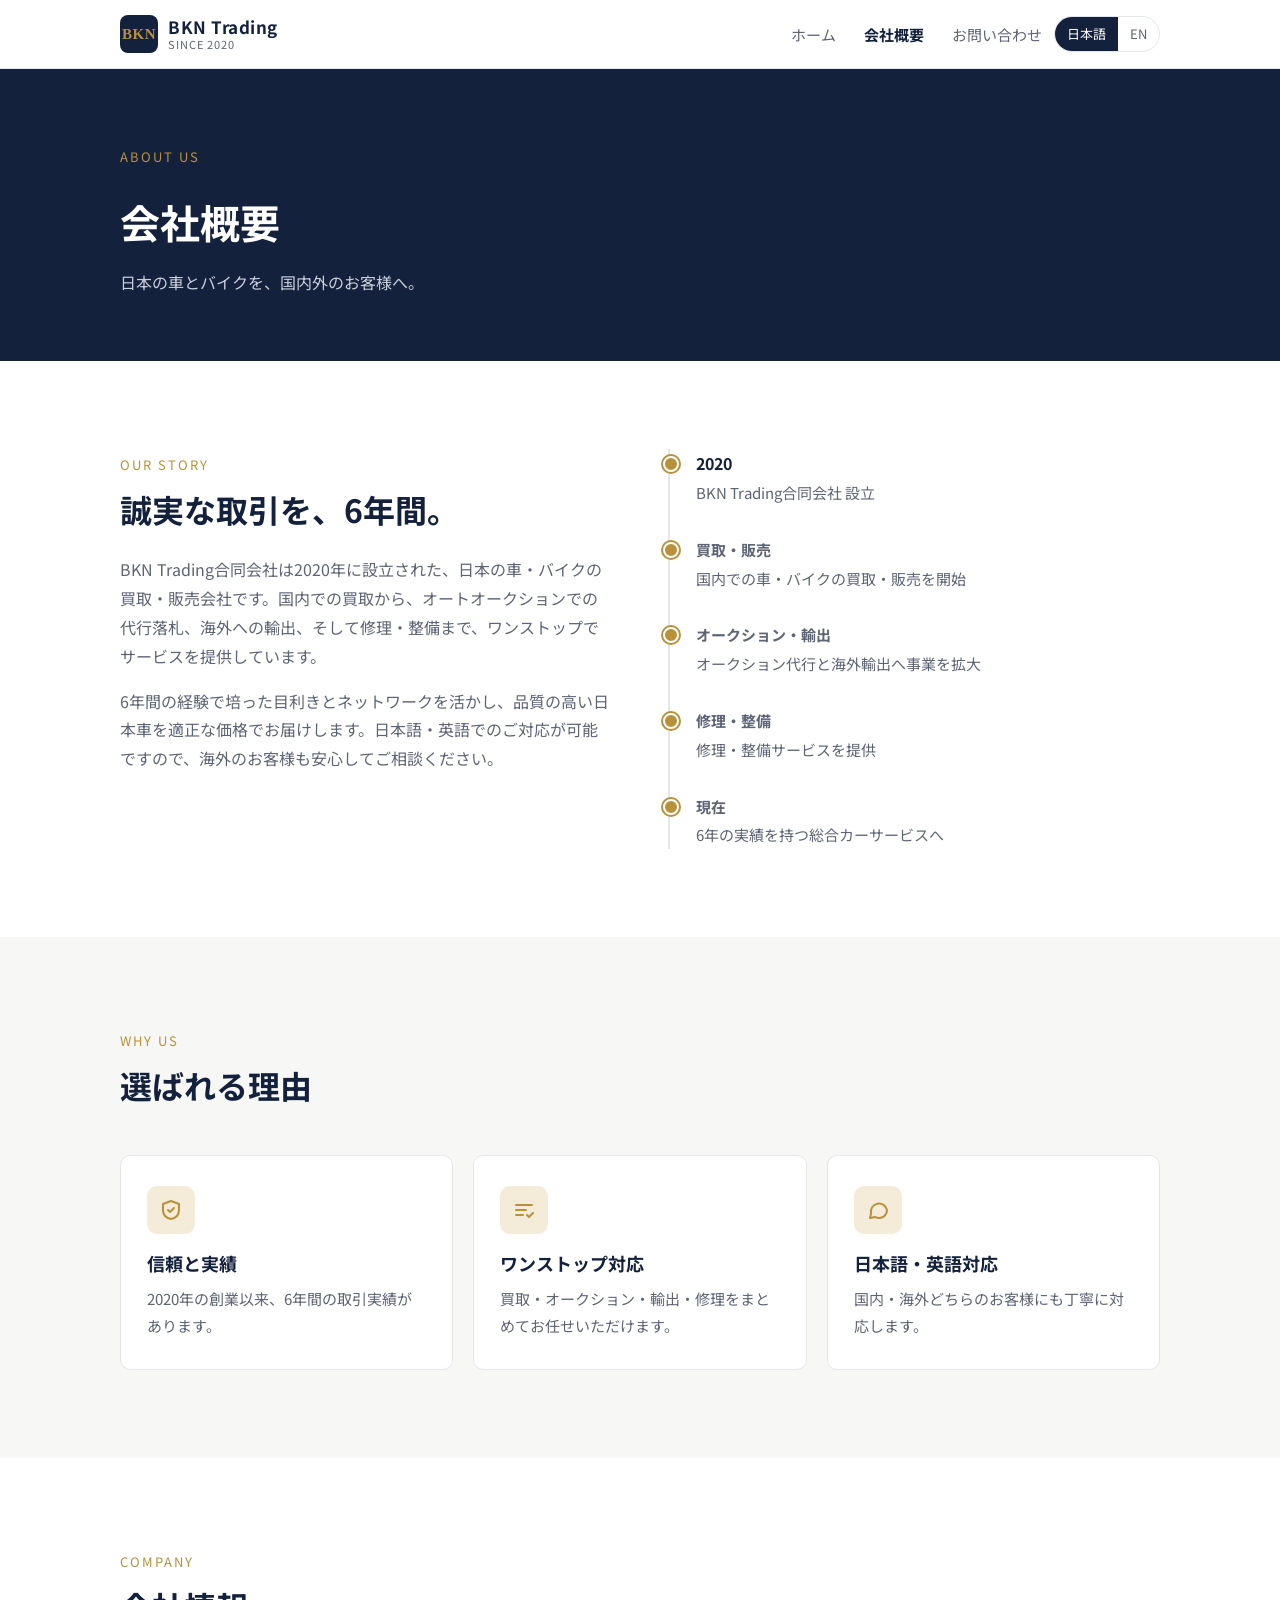
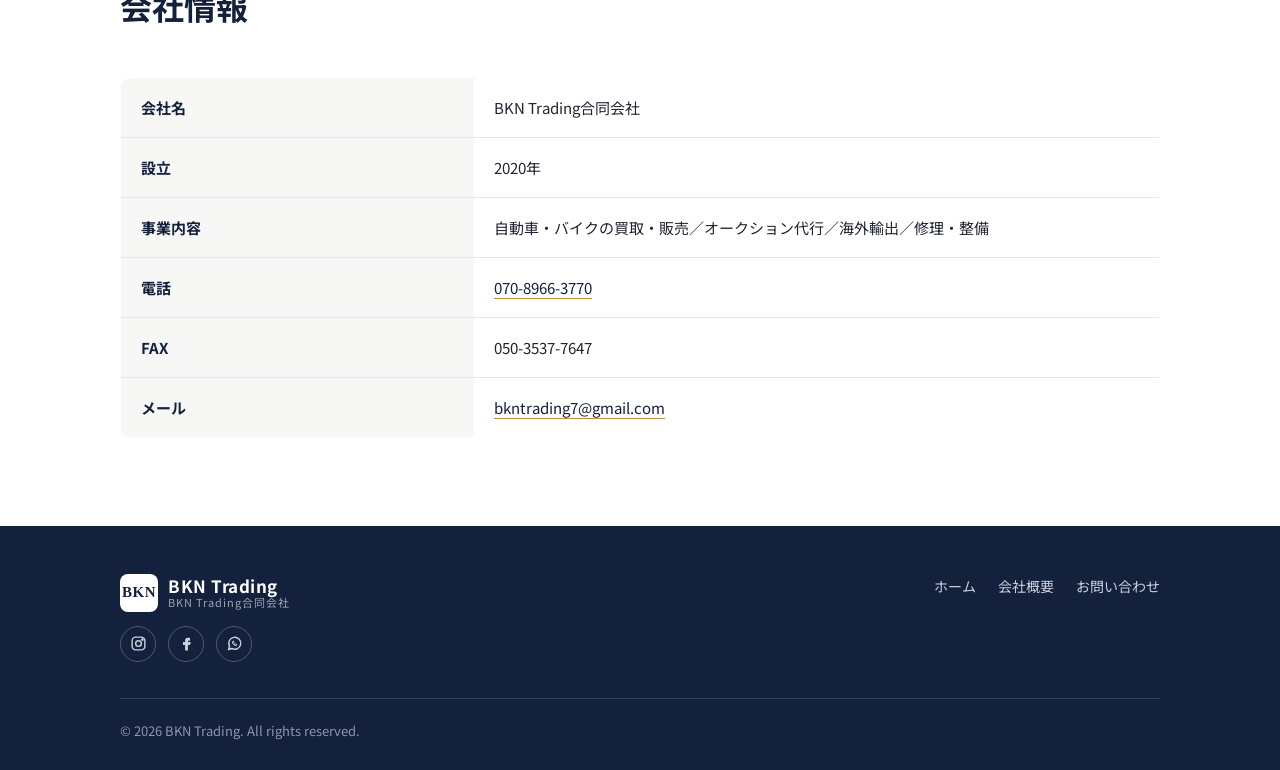
==== about.html @ 44ebc84b "Initial BKN Trading website (JA/EN): home, about, contact Co-Authored-By: Claude Opus 5.5 <noreply@a" ====
<!DOCTYPE html>
<html lang="ja">
<head>
  <meta charset="UTF-8">
  <meta name="viewport" content="width=device-width, initial-scale=1.0">
  <title data-ja="会社概要 | BKN Trading" data-en="About | BKN Trading">会社概要 | BKN Trading</title>
  <meta name="description" content="BKN Trading合同会社は、日本国内での車・バイクの買取・販売、オークション代行、海外輸出、修理を行う会社です。2020年創業。">
  <link rel="preconnect" href="https://fonts.googleapis.com">
  <link rel="preconnect" href="https://fonts.gstatic.com" crossorigin>
  <link href="https://fonts.googleapis.com/css2?family=Noto+Sans+JP:wght@400;700&display=swap" rel="stylesheet">
  <link rel="stylesheet" href="css/style.css">
</head>
<body>

<header class="site-header">
  <div class="container nav">
    <a href="index.html" class="logo">
      <span class="logo-mark">BKN</span>
      <span class="logo-text">BKN Trading<small>SINCE 2020</small></span>
    </a>
    <div class="nav-right">
      <ul class="nav-links">
        <li><a href="index.html"><span lang="ja">ホーム</span><span lang="en">Home</span></a></li>
        <li><a href="about.html" class="active"><span lang="ja">会社概要</span><span lang="en">About</span></a></li>
        <li><a href="contact.html"><span lang="ja">お問い合わせ</span><span lang="en">Contact</span></a></li>
      </ul>
      <div class="lang-switch">
        <button type="button" data-lang="ja">日本語</button>
        <button type="button" data-lang="en">EN</button>
      </div>
      <button class="menu-btn" aria-label="Menu" aria-expanded="false">
        <svg width="24" height="24" viewBox="0 0 24 24" fill="none" stroke="currentColor" stroke-width="2" stroke-linecap="round"><path d="M4 7h16M4 12h16M4 17h16"/></svg>
      </button>
    </div>
  </div>
</header>

<main>
  <section class="page-hero">
    <div class="container">
      <span class="eyebrow">About us</span>
      <h1><span lang="ja">会社概要</span><span lang="en">About BKN Trading</span></h1>
      <p><span lang="ja">日本の車とバイクを、国内外のお客様へ。</span><span lang="en">Connecting Japanese cars and motorcycles with customers in Japan and abroad.</span></p>
    </div>
  </section>

  <section>
    <div class="container split">
      <div>
        <div class="section-head" style="margin-bottom:24px">
          <span class="eyebrow">Our story</span>
          <h2><span lang="ja">誠実な取引を、6年間。</span><span lang="en">Six years of honest trading.</span></h2>
        </div>
        <div class="prose">
          <p><span lang="ja">BKN Trading合同会社は2020年に設立された、日本の車・バイクの買取・販売会社です。国内での買取から、オートオークションでの代行落札、海外への輸出、そして修理・整備まで、ワンストップでサービスを提供しています。</span><span lang="en">BKN Trading LLC was founded in Japan in 2020 to buy and sell cars and motorcycles. We offer a one-stop service: buying vehicles in Japan, sourcing from Japanese auto auctions, exporting overseas, and repair and maintenance.</span></p>
          <p><span lang="ja">6年間の経験で培った目利きとネットワークを活かし、品質の高い日本車を適正な価格でお届けします。日本語・英語でのご対応が可能ですので、海外のお客様も安心してご相談ください。</span><span lang="en">With six years of market experience and a strong network, we deliver quality Japanese vehicles at fair prices. We work in both Japanese and English, so overseas customers can buy with confidence.</span></p>
        </div>
      </div>
      <div>
        <ul class="timeline">
          <li><strong>2020</strong><span><span lang="ja">BKN Trading合同会社 設立</span><span lang="en">BKN Trading LLC established</span></span></li>
          <li><strong><span lang="ja">買取・販売</span><span lang="en">Buying & selling</span></strong><span><span lang="ja">国内での車・バイクの買取・販売を開始</span><span lang="en">Started buying and selling cars and bikes in Japan</span></span></li>
          <li><strong><span lang="ja">オークション・輸出</span><span lang="en">Auctions & export</span></strong><span><span lang="ja">オークション代行と海外輸出へ事業を拡大</span><span lang="en">Expanded into auction sourcing and overseas export</span></span></li>
          <li><strong><span lang="ja">修理・整備</span><span lang="en">Repair</span></strong><span><span lang="ja">修理・整備サービスを提供</span><span lang="en">Added repair and maintenance services</span></span></li>
          <li><strong><span lang="ja">現在</span><span lang="en">Today</span></strong><span><span lang="ja">6年の実績を持つ総合カーサービスへ</span><span lang="en">A full-service car company with 6 years of experience</span></span></li>
        </ul>
      </div>
    </div>
  </section>

  <section class="section-alt">
    <div class="container">
      <div class="section-head">
        <span class="eyebrow">Why us</span>
        <h2><span lang="ja">選ばれる理由</span><span lang="en">Why choose us</span></h2>
      </div>
      <div class="grid grid-3">
        <div class="card">
          <div class="icon"><svg viewBox="0 0 24 24" fill="none" stroke="currentColor" stroke-width="2" stroke-linecap="round" stroke-linejoin="round"><path d="M12 3 4 6v6c0 5 3.5 8 8 9 4.5-1 8-4 8-9V6z"/><path d="m9 12 2 2 4-4"/></svg></div>
          <h3><span lang="ja">信頼と実績</span><span lang="en">Trusted experience</span></h3>
          <p><span lang="ja">2020年の創業以来、6年間の取引実績があります。</span><span lang="en">Six years in the market since our founding in 2020.</span></p>
        </div>
        <div class="card">
          <div class="icon"><svg viewBox="0 0 24 24" fill="none" stroke="currentColor" stroke-width="2" stroke-linecap="round" stroke-linejoin="round"><path d="M4 7h16M4 12h10M4 17h7"/><path d="m15 17 2 2 4-4"/></svg></div>
          <h3><span lang="ja">ワンストップ対応</span><span lang="en">One-stop service</span></h3>
          <p><span lang="ja">買取・オークション・輸出・修理をまとめてお任せいただけます。</span><span lang="en">Buying, auctions, export and repair — all in one place.</span></p>
        </div>
        <div class="card">
          <div class="icon"><svg viewBox="0 0 24 24" fill="none" stroke="currentColor" stroke-width="2" stroke-linecap="round" stroke-linejoin="round"><path d="M21 12a8 8 0 0 1-11.6 7.1L4 20l1-4.6A8 8 0 1 1 21 12z"/></svg></div>
          <h3><span lang="ja">日本語・英語対応</span><span lang="en">Japanese & English</span></h3>
          <p><span lang="ja">国内・海外どちらのお客様にも丁寧に対応します。</span><span lang="en">Clear communication for customers in Japan and overseas.</span></p>
        </div>
      </div>
    </div>
  </section>

  <section>
    <div class="container">
      <div class="section-head">
        <span class="eyebrow">Company</span>
        <h2><span lang="ja">会社情報</span><span lang="en">Company information</span></h2>
      </div>
      <table class="info-table">
        <tr><th><span lang="ja">会社名</span><span lang="en">Company</span></th><td><span lang="ja">BKN Trading合同会社</span><span lang="en">BKN Trading LLC (Godo Kaisha)</span></td></tr>
        <tr><th><span lang="ja">設立</span><span lang="en">Established</span></th><td><span lang="ja">2020年</span><span lang="en">2020</span></td></tr>
        <tr><th><span lang="ja">事業内容</span><span lang="en">Business</span></th><td><span lang="ja">自動車・バイクの買取・販売／オークション代行／海外輸出／修理・整備</span><span lang="en">Buying & selling cars and motorcycles / Auction sourcing / Overseas export / Repair & maintenance</span></td></tr>
        <tr><th><span lang="ja">電話</span><span lang="en">Phone</span></th><td><a href="tel:07089663770">070-8966-3770</a></td></tr>
        <tr><th>FAX</th><td>050-3537-7647</td></tr>
        <tr><th><span lang="ja">メール</span><span lang="en">Email</span></th><td><a href="mailto:bkntrading7@gmail.com">bkntrading7@gmail.com</a></td></tr>
      </table>
    </div>
  </section>
</main>

<footer class="site-footer">
  <div class="container">
    <div class="footer-grid">
      <div>
        <a href="index.html" class="logo"><span class="logo-mark">BKN</span><span class="logo-text">BKN Trading<small><span lang="ja">BKN Trading合同会社</span><span lang="en">BKN Trading LLC (Godo Kaisha)</span></small></span></a>
        <div class="social">
          <a href="https://www.instagram.com/bkn_trading/" target="_blank" rel="noopener" aria-label="Instagram"><svg viewBox="0 0 24 24" fill="none" stroke="currentColor" stroke-width="2"><rect x="3" y="3" width="18" height="18" rx="5"/><circle cx="12" cy="12" r="4"/><circle cx="17.5" cy="6.5" r="1" fill="currentColor"/></svg></a>
          <a href="https://www.facebook.com/search/top?q=BKN%20Trading" target="_blank" rel="noopener" aria-label="Facebook"><svg viewBox="0 0 24 24" fill="currentColor"><path d="M14 8h3V4h-3c-2.8 0-4 1.8-4 4.2V10H7v4h3v8h4v-8h3l1-4h-4V8.6c0-.4.3-.6.6-.6z"/></svg></a>
          <a href="https://wa.me/817089663770" target="_blank" rel="noopener" aria-label="WhatsApp"><svg viewBox="0 0 24 24" fill="none" stroke="currentColor" stroke-width="2" stroke-linejoin="round"><path d="M3.5 20.5 5 16a8.5 8.5 0 1 1 3 3z"/><path d="M9 9.5c0 3 2.5 5.5 5.5 5.5l1-1.5-2-1-1 .8a4 4 0 0 1-2-2l.8-1-1-2z" stroke-width="1.4"/></svg></a>
        </div>
      </div>
      <ul class="footer-links">
        <li><a href="index.html"><span lang="ja">ホーム</span><span lang="en">Home</span></a></li>
        <li><a href="about.html"><span lang="ja">会社概要</span><span lang="en">About</span></a></li>
        <li><a href="contact.html"><span lang="ja">お問い合わせ</span><span lang="en">Contact</span></a></li>
      </ul>
    </div>
    <div class="copyright">© <span id="year">2026</span> BKN Trading. All rights reserved.</div>
  </div>
</footer>

<script src="js/main.js"></script>
</body>
</html>
---- css/style.css ----
:root {
  --navy: #14213d;
  --navy-soft: #24324f;
  --gold: #b8913a;
  --gold-light: #f4ecd9;
  --text: #1f2430;
  --muted: #5d6475;
  --line: #e4e6eb;
  --bg: #ffffff;
  --bg-alt: #f7f7f5;
  --radius: 10px;
  --max: 1080px;
}

* { box-sizing: border-box; margin: 0; padding: 0; }

html { scroll-behavior: smooth; }

body {
  font-family: "Noto Sans JP", "Hiragino Sans", "Yu Gothic", system-ui, sans-serif;
  color: var(--text);
  background: var(--bg);
  line-height: 1.8;
  font-size: 16px;
  -webkit-font-smoothing: antialiased;
}

a { color: inherit; text-decoration: none; }
img, svg { display: block; max-width: 100%; }

/* ---------- Language switching ---------- */
html[lang="ja"] [lang="en"]:not(html) { display: none !important; }
html[lang="en"] [lang="ja"]:not(html) { display: none !important; }

.container { width: 100%; max-width: var(--max); margin: 0 auto; padding: 0 20px; }

/* ---------- Header ---------- */
.site-header {
  position: sticky; top: 0; z-index: 10;
  background: rgba(255, 255, 255, 0.96);
  backdrop-filter: blur(6px);
  border-bottom: 1px solid var(--line);
}
.nav { display: flex; align-items: center; justify-content: space-between; height: 68px; gap: 16px; }

.logo { display: flex; align-items: center; gap: 10px; font-weight: 700; color: var(--navy); }
.logo-mark {
  width: 38px; height: 38px; border-radius: 8px;
  background: var(--navy); color: var(--gold);
  display: grid; place-items: center;
  font-family: Georgia, "Times New Roman", serif; font-size: 15px; letter-spacing: 0.5px;
}
.logo-text { font-size: 17px; letter-spacing: 0.5px; line-height: 1.2; }
.logo-text small { display: block; font-size: 11px; font-weight: 400; color: var(--muted); letter-spacing: 1px; }

.nav-links { display: flex; align-items: center; gap: 28px; list-style: none; }
.nav-links a { font-size: 15px; color: var(--muted); transition: color 0.2s; }
.nav-links a:hover, .nav-links a.active { color: var(--navy); }
.nav-links a.active { font-weight: 700; }

.lang-switch {
  display: flex; border: 1px solid var(--line); border-radius: 999px; overflow: hidden; flex-shrink: 0;
}
.lang-switch button {
  border: 0; background: transparent; padding: 5px 12px; font: inherit; font-size: 13px;
  color: var(--muted); cursor: pointer;
}
.lang-switch button.on { background: var(--navy); color: #fff; }

.menu-btn { display: none; background: none; border: 0; cursor: pointer; padding: 6px; color: var(--navy); }

/* ---------- Hero ---------- */
.hero { background: var(--navy); color: #fff; padding: 96px 0 88px; }
.eyebrow {
  display: inline-block; font-size: 13px; letter-spacing: 2px; color: var(--gold);
  text-transform: uppercase; margin-bottom: 18px;
}
.hero h1 { font-size: clamp(30px, 5vw, 48px); line-height: 1.35; font-weight: 700; max-width: 760px; }
.hero p { margin-top: 20px; font-size: 17px; color: #c9cfdb; max-width: 620px; }
.hero-actions { margin-top: 36px; display: flex; gap: 14px; flex-wrap: wrap; }

.btn {
  display: inline-flex; align-items: center; justify-content: center; gap: 8px;
  padding: 13px 26px; border-radius: 999px; font-size: 15px; font-weight: 700;
  transition: transform 0.15s, background 0.2s, color 0.2s;
}
.btn:hover { transform: translateY(-1px); }
.btn-gold { background: var(--gold); color: #fff; }
.btn-gold:hover { background: #a67f2c; }
.btn-ghost { border: 1px solid rgba(255, 255, 255, 0.4); color: #fff; }
.btn-ghost:hover { background: rgba(255, 255, 255, 0.08); }
.btn-navy { background: var(--navy); color: #fff; }
.btn-navy:hover { background: var(--navy-soft); }

/* ---------- Stats ---------- */
.stats { border-bottom: 1px solid var(--line); }
.stats .container { display: grid; grid-template-columns: repeat(3, 1fr); }
.stat { padding: 34px 12px; text-align: center; }
.stat + .stat { border-left: 1px solid var(--line); }
.stat strong { display: block; font-size: 32px; color: var(--navy); line-height: 1.2; }
.stat > span { font-size: 14px; color: var(--muted); }

/* ---------- Sections ---------- */
section { padding: 88px 0; }
.section-alt { background: var(--bg-alt); }
.section-head { margin-bottom: 48px; max-width: 640px; }
.section-head h2 { font-size: clamp(24px, 3.4vw, 32px); color: var(--navy); line-height: 1.4; }
.section-head p { margin-top: 12px; color: var(--muted); }
.section-head .eyebrow { margin-bottom: 10px; }

.page-hero { background: var(--navy); color: #fff; padding: 72px 0 64px; }
.page-hero h1 { font-size: clamp(28px, 4.4vw, 40px); }
.page-hero p { margin-top: 10px; color: #c9cfdb; max-width: 620px; }

/* ---------- Cards ---------- */
.grid { display: grid; gap: 20px; }
.grid-2 { grid-template-columns: repeat(2, 1fr); }
.grid-3 { grid-template-columns: repeat(3, 1fr); }
.grid-4 { grid-template-columns: repeat(4, 1fr); }

.card {
  background: #fff; border: 1px solid var(--line); border-radius: var(--radius);
  padding: 30px 26px; transition: border-color 0.2s, box-shadow 0.2s;
}
.card:hover { border-color: #d3c39b; box-shadow: 0 8px 24px rgba(20, 33, 61, 0.06); }
.card h3 { font-size: 18px; color: var(--navy); margin: 16px 0 8px; line-height: 1.5; }
.card p { font-size: 15px; color: var(--muted); }

.icon {
  width: 48px; height: 48px; border-radius: 10px; background: var(--gold-light); color: var(--gold);
  display: grid; place-items: center;
}
.icon svg { width: 24px; height: 24px; }

/* ---------- Steps ---------- */
.steps { counter-reset: step; }
.step { position: relative; padding: 26px 22px; border-top: 2px solid var(--navy); }
.step::before {
  counter-increment: step; content: "0" counter(step);
  font-size: 13px; font-weight: 700; color: var(--gold); letter-spacing: 1px;
}
.step h3 { font-size: 17px; color: var(--navy); margin: 6px 0 6px; }
.step p { font-size: 14px; color: var(--muted); }

/* ---------- About ---------- */
.split { display: grid; grid-template-columns: 1fr 1fr; gap: 56px; align-items: start; }
.prose p + p { margin-top: 16px; }
.prose p { color: var(--muted); }

.info-table { width: 100%; border-collapse: collapse; background: #fff; border: 1px solid var(--line); border-radius: var(--radius); overflow: hidden; }
.info-table th, .info-table td { text-align: left; padding: 16px 20px; border-bottom: 1px solid var(--line); vertical-align: top; font-size: 15px; }
.info-table tr:last-child th, .info-table tr:last-child td { border-bottom: 0; }
.info-table th { width: 34%; color: var(--navy); font-weight: 700; background: var(--bg-alt); }
.info-table td { color: var(--text); }
.info-table a { color: var(--navy); border-bottom: 1px solid var(--gold); }

.timeline { list-style: none; border-left: 2px solid var(--line); padding-left: 26px; }
.timeline li { position: relative; padding-bottom: 28px; }
.timeline li:last-child { padding-bottom: 0; }
.timeline li::before {
  content: ""; position: absolute; left: -33px; top: 7px; width: 12px; height: 12px;
  border-radius: 50%; background: var(--gold); border: 2px solid #fff; box-shadow: 0 0 0 2px var(--gold);
}
.timeline strong { color: var(--navy); display: block; }
.timeline span { color: var(--muted); font-size: 15px; }

/* ---------- Contact ---------- */
.contact-card { display: flex; gap: 18px; align-items: flex-start; }
.contact-card .label { font-size: 13px; color: var(--muted); letter-spacing: 0.5px; }
.contact-card .value { font-size: 19px; font-weight: 700; color: var(--navy); word-break: break-all; line-height: 1.5; }
.contact-card .note { font-size: 13px; color: var(--muted); margin-top: 2px; }
a.card { display: block; }

/* ---------- CTA ---------- */
.cta { background: var(--gold-light); text-align: center; }
.cta h2 { font-size: clamp(22px, 3.2vw, 30px); color: var(--navy); }
.cta p { color: var(--muted); margin: 10px auto 28px; max-width: 560px; }
.cta .hero-actions { justify-content: center; margin-top: 0; }

/* ---------- Footer ---------- */
.site-footer { background: var(--navy); color: #c9cfdb; padding: 48px 0 28px; font-size: 14px; }
.footer-grid { display: flex; justify-content: space-between; gap: 32px; flex-wrap: wrap; }
.site-footer .logo { color: #fff; }
.site-footer .logo-mark { background: #fff; color: var(--navy); }
.site-footer .logo-text small { color: #9aa3b5; }
.footer-links { display: flex; gap: 22px; list-style: none; flex-wrap: wrap; }
.footer-links a:hover { color: #fff; }
.social { display: flex; gap: 12px; margin-top: 14px; }
.social a {
  width: 36px; height: 36px; border-radius: 50%; border: 1px solid rgba(255, 255, 255, 0.25);
  display: grid; place-items: center; transition: background 0.2s;
}
.social a:hover { background: rgba(255, 255, 255, 0.1); }
.social svg { width: 17px; height: 17px; }
.copyright { margin-top: 36px; padding-top: 20px; border-top: 1px solid rgba(255, 255, 255, 0.12); font-size: 13px; color: #8d96aa; }

/* ---------- Responsive ---------- */
@media (max-width: 900px) {
  .grid-4 { grid-template-columns: repeat(2, 1fr); }
  .grid-3 { grid-template-columns: 1fr 1fr; }
  .split { grid-template-columns: 1fr; gap: 40px; }
}

@media (max-width: 720px) {
  section { padding: 64px 0; }
  .hero { padding: 72px 0 64px; }
  .menu-btn { display: block; }
  .nav-links {
    position: absolute; top: 68px; left: 0; right: 0; background: #fff;
    flex-direction: column; align-items: flex-start; gap: 0;
    border-bottom: 1px solid var(--line); display: none;
  }
  .nav-links.open { display: flex; }
  .nav-links li { width: 100%; }
  .nav-links a { display: block; padding: 14px 20px; border-top: 1px solid var(--line); }
  .nav-right { display: flex; align-items: center; gap: 8px; }
  .grid-2, .grid-3, .grid-4 { grid-template-columns: 1fr; }
  .stats .container { grid-template-columns: 1fr; }
  .stat + .stat { border-left: 0; border-top: 1px solid var(--line); }
  .stat { padding: 22px 12px; }
  .info-table th { width: 38%; }
  .info-table th, .info-table td { padding: 14px 14px; }
}
.nav-right { display: flex; align-items: center; gap: 12px; }
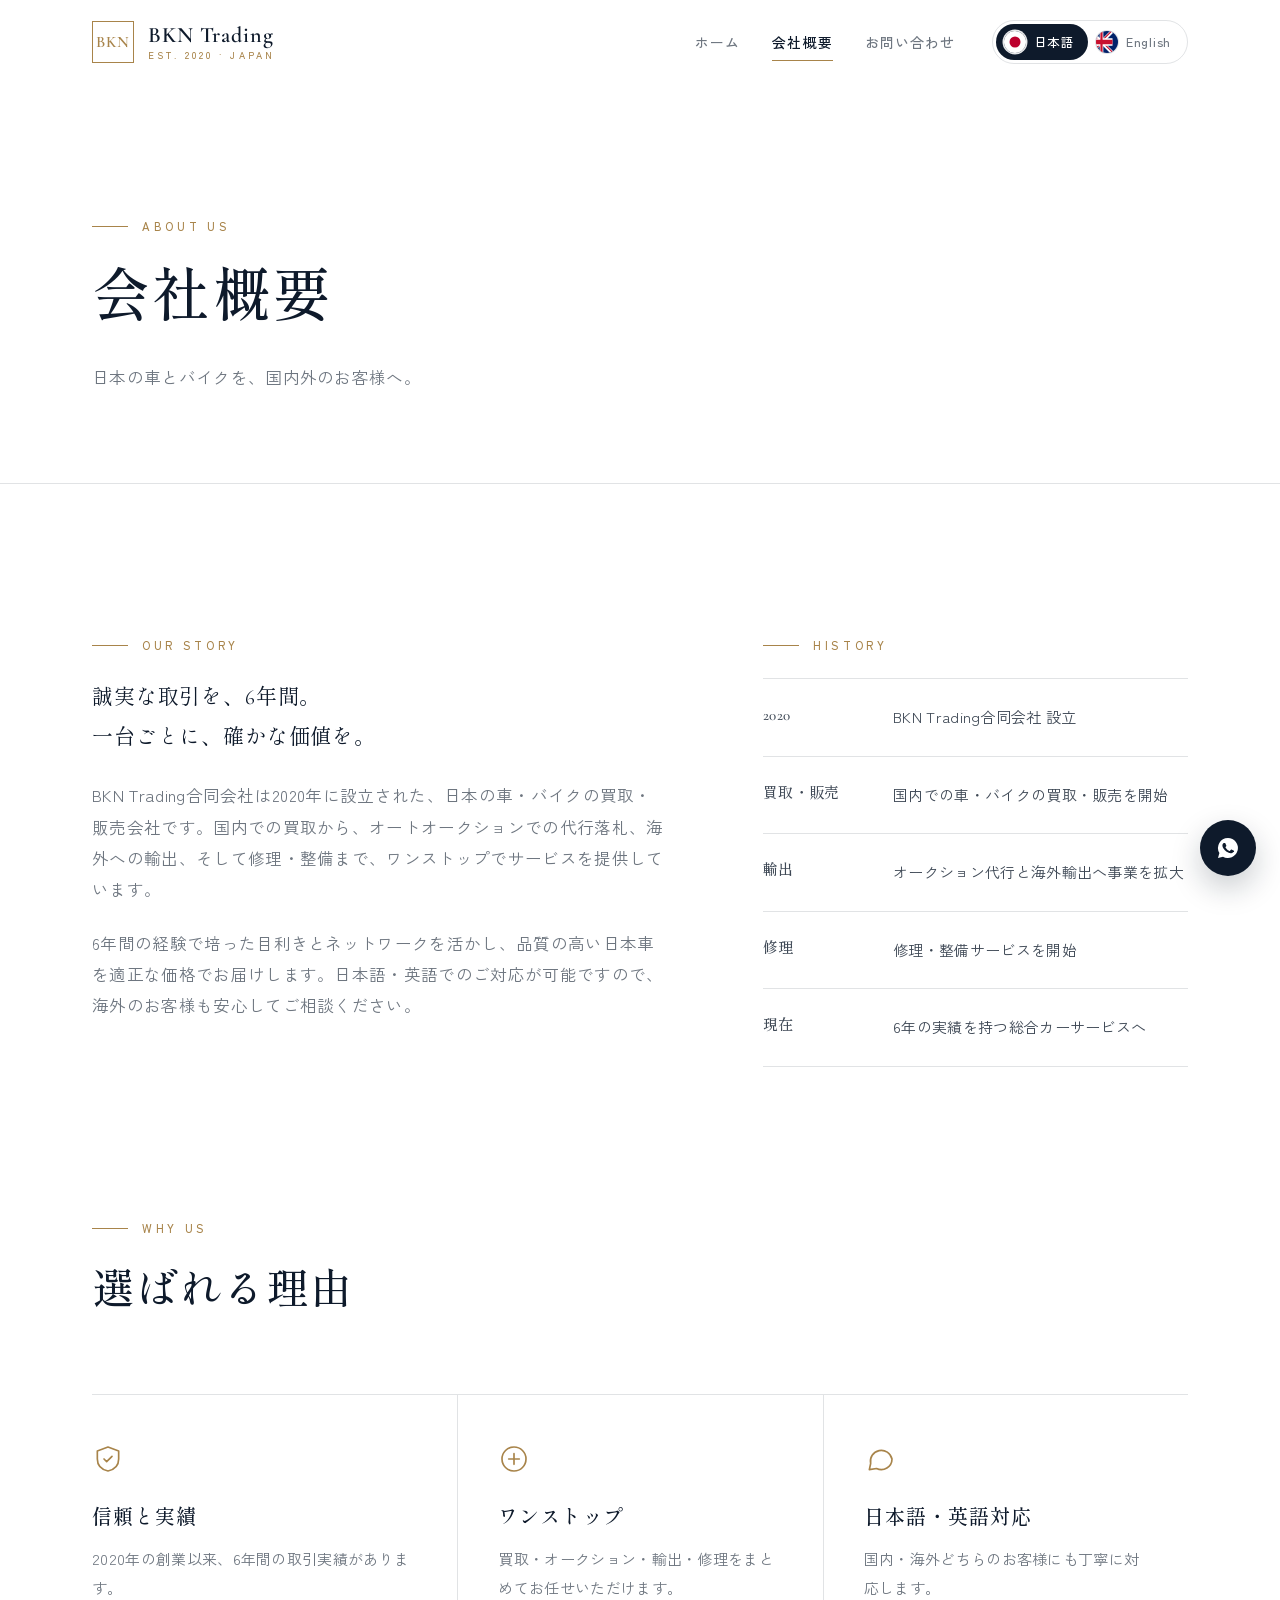
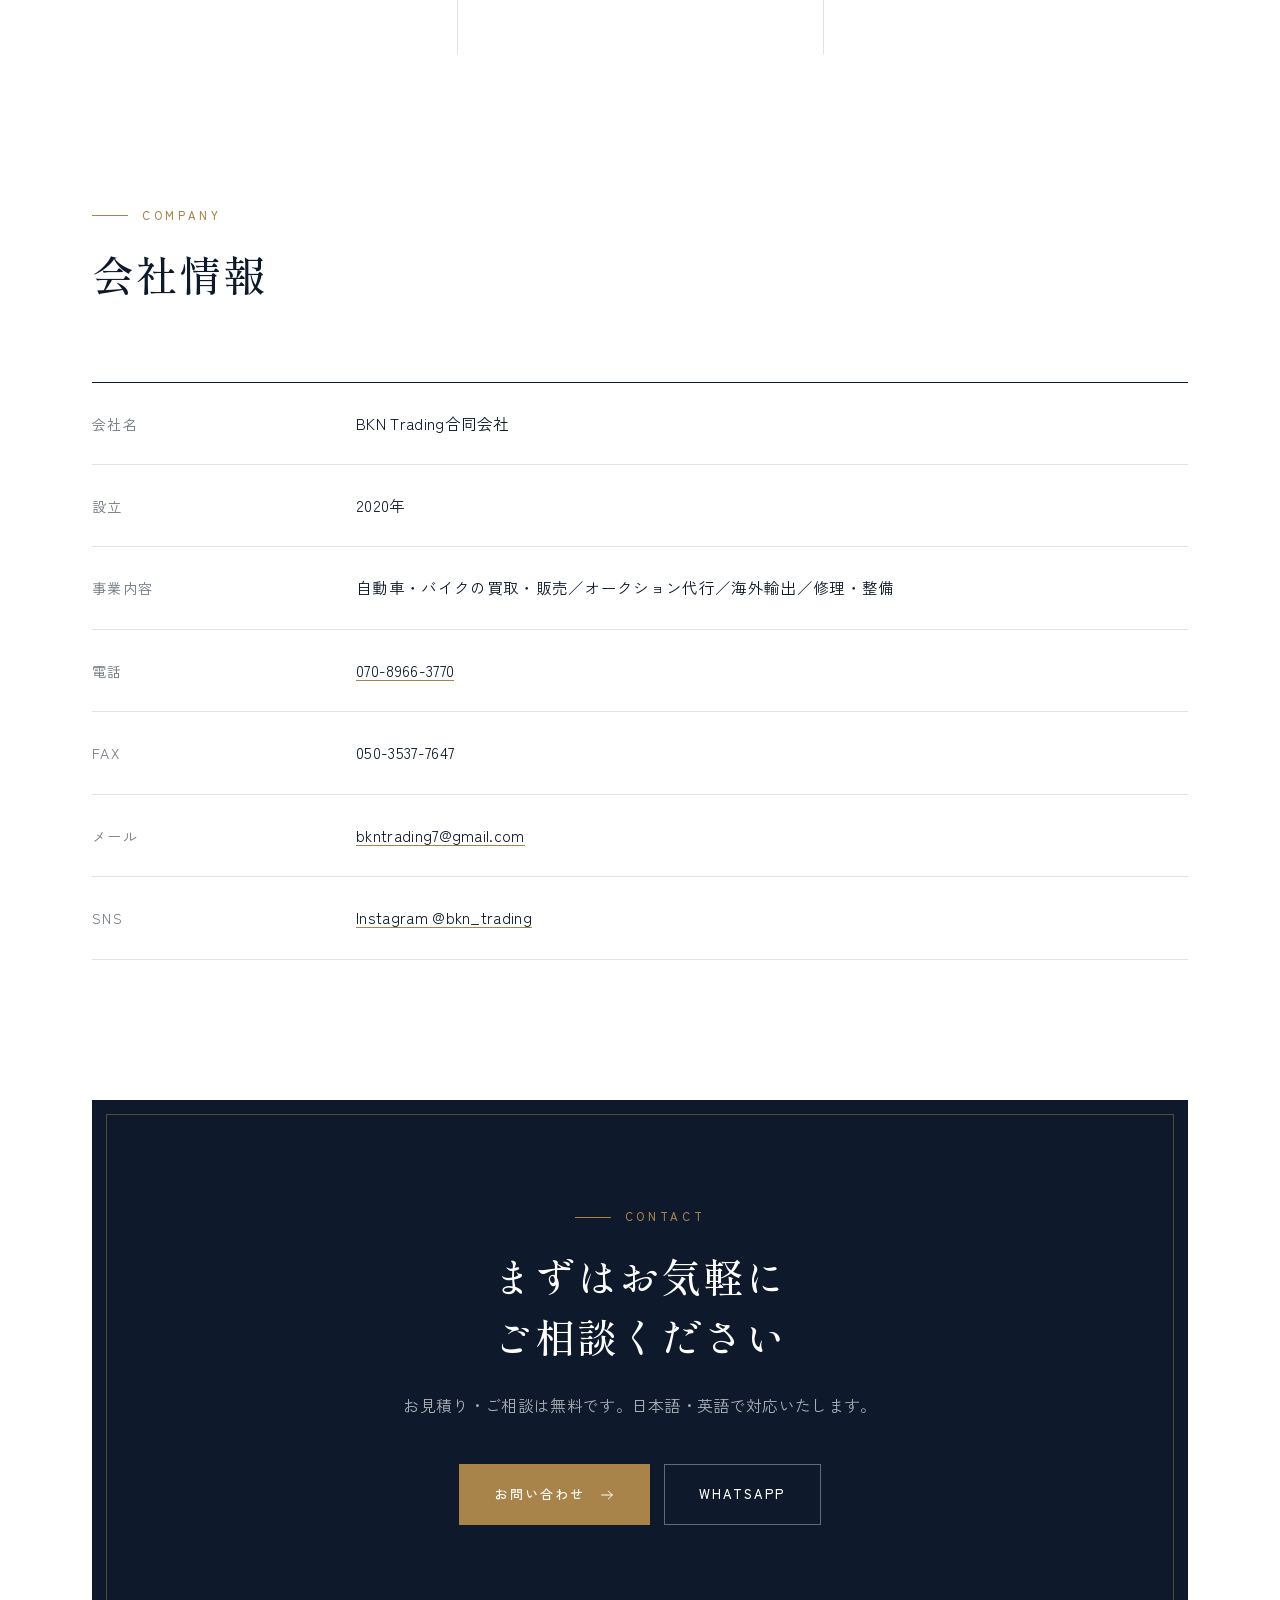
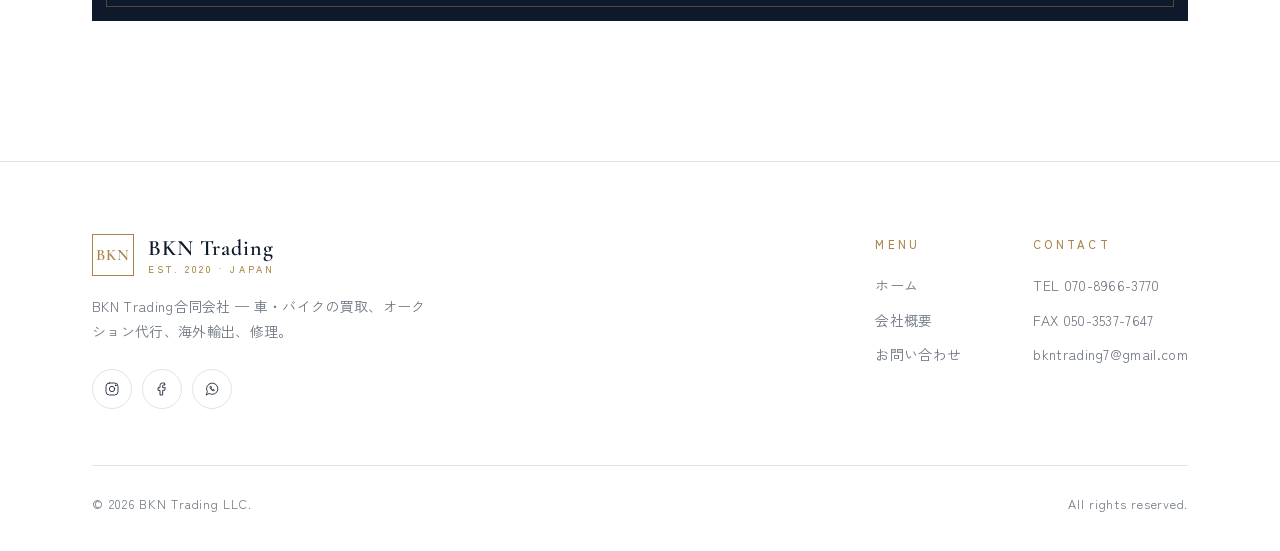
==== commit 60430881: "Redesign: white luxury-minimal look, 3-colour palette, serif typography, flag language switch Co-Aut" ====
--- a/about.html
+++ b/about.html
@@ -5,18 +5,21 @@
   <meta name="viewport" content="width=device-width, initial-scale=1.0">
   <title data-ja="会社概要 | BKN Trading" data-en="About | BKN Trading">会社概要 | BKN Trading</title>
   <meta name="description" content="BKN Trading合同会社は、日本国内での車・バイクの買取・販売、オークション代行、海外輸出、修理を行う会社です。2020年創業。">
+  <meta name="theme-color" content="#ffffff">
+  <link rel="icon" href="data:image/svg+xml,%3Csvg xmlns='http://www.w3.org/2000/svg' viewBox='0 0 64 64'%3E%3Crect width='64' height='64' fill='%230e1a2b'/%3E%3Ctext x='32' y='41' font-family='Georgia' font-size='22' fill='%23a8844a' text-anchor='middle'%3EBKN%3C/text%3E%3C/svg%3E">
   <link rel="preconnect" href="https://fonts.googleapis.com">
   <link rel="preconnect" href="https://fonts.gstatic.com" crossorigin>
-  <link href="https://fonts.googleapis.com/css2?family=Noto+Sans+JP:wght@400;700&display=swap" rel="stylesheet">
+  <link href="https://fonts.googleapis.com/css2?family=Cormorant+Garamond:ital,wght@0,400;0,500;0,600;1,500&family=Shippori+Mincho:wght@500;600&family=Zen+Kaku+Gothic+New:wght@400;500;700&display=swap" rel="stylesheet">
   <link rel="stylesheet" href="css/style.css">
+  <script>document.documentElement.classList.add('js');try{if(localStorage.getItem('bkn-lang')==='en')document.documentElement.lang='en'}catch(e){}</script>
 </head>
 <body>
 
 <header class="site-header">
   <div class="container nav">
-    <a href="index.html" class="logo">
+    <a href="index.html" class="logo" aria-label="BKN Trading">
       <span class="logo-mark">BKN</span>
-      <span class="logo-text">BKN Trading<small>SINCE 2020</small></span>
+      <span class="logo-text">BKN Trading<small>EST. 2020 · JAPAN</small></span>
     </a>
     <div class="nav-right">
       <ul class="nav-links">
@@ -24,12 +27,12 @@
         <li><a href="about.html" class="active"><span lang="ja">会社概要</span><span lang="en">About</span></a></li>
         <li><a href="contact.html"><span lang="ja">お問い合わせ</span><span lang="en">Contact</span></a></li>
       </ul>
-      <div class="lang-switch">
-        <button type="button" data-lang="ja">日本語</button>
-        <button type="button" data-lang="en">EN</button>
+      <div class="lang-switch" role="group" aria-label="Language">
+        <button type="button" data-lang="ja" aria-label="日本語"><span class="flag"><svg viewBox="0 0 30 30"><rect width="30" height="30" fill="#fff"/><circle cx="15" cy="15" r="7.5" fill="#bc002d"/></svg></span><span class="lang-label">日本語</span></button>
+        <button type="button" data-lang="en" aria-label="English"><span class="flag"><svg viewBox="0 0 60 60" preserveAspectRatio="xMidYMid slice"><g transform="translate(-15 0) scale(1 2)"><clipPath id="gbt"><path d="M30,15 h30 v15 z v15 h-30 z h-30 v-15 z v-15 h30 z"/></clipPath><rect width="90" height="30" fill="#012169"/><path d="M0,0 L60,30 M60,0 L0,30" stroke="#fff" stroke-width="6"/><path d="M0,0 L60,30 M60,0 L0,30" clip-path="url(#gbt)" stroke="#C8102E" stroke-width="4"/><path d="M30,0 v30 M0,15 h60" stroke="#fff" stroke-width="10"/><path d="M30,0 v30 M0,15 h60" stroke="#C8102E" stroke-width="6"/></g></svg></span><span class="lang-label">English</span></button>
       </div>
       <button class="menu-btn" aria-label="Menu" aria-expanded="false">
-        <svg width="24" height="24" viewBox="0 0 24 24" fill="none" stroke="currentColor" stroke-width="2" stroke-linecap="round"><path d="M4 7h16M4 12h16M4 17h16"/></svg>
+        <svg width="24" height="24" viewBox="0 0 24 24" fill="none" stroke="currentColor" stroke-width="1.5" stroke-linecap="round"><path class="l1" d="M4 7h16"/><path class="l2" d="M4 12h16"/><path class="l3" d="M4 17h16"/></svg>
       </button>
     </div>
   </div>
@@ -37,77 +40,91 @@
 
 <main>
   <section class="page-hero">
-    <div class="container">
+    <div class="container rise">
       <span class="eyebrow">About us</span>
       <h1><span lang="ja">会社概要</span><span lang="en">About BKN Trading</span></h1>
-      <p><span lang="ja">日本の車とバイクを、国内外のお客様へ。</span><span lang="en">Connecting Japanese cars and motorcycles with customers in Japan and abroad.</span></p>
+      <p><span lang="ja">日本の車とバイクを、国内外のお客様へ。</span><span lang="en">Connecting Japanese cars and motorcycles with customers in Japan and around the world.</span></p>
     </div>
   </section>
 
   <section>
     <div class="container split">
-      <div>
-        <div class="section-head" style="margin-bottom:24px">
-          <span class="eyebrow">Our story</span>
-          <h2><span lang="ja">誠実な取引を、6年間。</span><span lang="en">Six years of honest trading.</span></h2>
-        </div>
+      <div class="reveal">
+        <span class="eyebrow">Our story</span>
         <div class="prose">
-          <p><span lang="ja">BKN Trading合同会社は2020年に設立された、日本の車・バイクの買取・販売会社です。国内での買取から、オートオークションでの代行落札、海外への輸出、そして修理・整備まで、ワンストップでサービスを提供しています。</span><span lang="en">BKN Trading LLC was founded in Japan in 2020 to buy and sell cars and motorcycles. We offer a one-stop service: buying vehicles in Japan, sourcing from Japanese auto auctions, exporting overseas, and repair and maintenance.</span></p>
-          <p><span lang="ja">6年間の経験で培った目利きとネットワークを活かし、品質の高い日本車を適正な価格でお届けします。日本語・英語でのご対応が可能ですので、海外のお客様も安心してご相談ください。</span><span lang="en">With six years of market experience and a strong network, we deliver quality Japanese vehicles at fair prices. We work in both Japanese and English, so overseas customers can buy with confidence.</span></p>
+          <p class="lead"><span lang="ja">誠実な取引を、6年間。<br>一台ごとに、確かな価値を。</span><span lang="en">Six years of honest trading —<br>and real value in every vehicle.</span></p>
+          <p><span lang="ja">BKN Trading合同会社は2020年に設立された、日本の車・バイクの買取・販売会社です。国内での買取から、オートオークションでの代行落札、海外への輸出、そして修理・整備まで、ワンストップでサービスを提供しています。</span><span lang="en">BKN Trading LLC was founded in Japan in 2020 to buy and sell cars and motorcycles. We offer a complete service: purchasing vehicles in Japan, sourcing from Japanese auto auctions, exporting overseas, and repair and maintenance.</span></p>
+          <p><span lang="ja">6年間の経験で培った目利きとネットワークを活かし、品質の高い日本車を適正な価格でお届けします。日本語・英語でのご対応が可能ですので、海外のお客様も安心してご相談ください。</span><span lang="en">With six years of market experience and a trusted network, we deliver quality Japanese vehicles at fair prices. We work in Japanese and English, so overseas customers can buy with confidence.</span></p>
         </div>
       </div>
-      <div>
+      <div class="reveal">
+        <span class="eyebrow">History</span>
         <ul class="timeline">
-          <li><strong>2020</strong><span><span lang="ja">BKN Trading合同会社 設立</span><span lang="en">BKN Trading LLC established</span></span></li>
-          <li><strong><span lang="ja">買取・販売</span><span lang="en">Buying & selling</span></strong><span><span lang="ja">国内での車・バイクの買取・販売を開始</span><span lang="en">Started buying and selling cars and bikes in Japan</span></span></li>
-          <li><strong><span lang="ja">オークション・輸出</span><span lang="en">Auctions & export</span></strong><span><span lang="ja">オークション代行と海外輸出へ事業を拡大</span><span lang="en">Expanded into auction sourcing and overseas export</span></span></li>
-          <li><strong><span lang="ja">修理・整備</span><span lang="en">Repair</span></strong><span><span lang="ja">修理・整備サービスを提供</span><span lang="en">Added repair and maintenance services</span></span></li>
-          <li><strong><span lang="ja">現在</span><span lang="en">Today</span></strong><span><span lang="ja">6年の実績を持つ総合カーサービスへ</span><span lang="en">A full-service car company with 6 years of experience</span></span></li>
+          <li><strong><span lang="ja">2020</span><span lang="en">2020</span></strong><span><span lang="ja">BKN Trading合同会社 設立</span><span lang="en">BKN Trading LLC founded in Japan</span></span></li>
+          <li><strong><span lang="ja">買取・販売</span><span lang="en">Trading</span></strong><span><span lang="ja">国内での車・バイクの買取・販売を開始</span><span lang="en">Began buying and selling cars and motorcycles</span></span></li>
+          <li><strong><span lang="ja">輸出</span><span lang="en">Export</span></strong><span><span lang="ja">オークション代行と海外輸出へ事業を拡大</span><span lang="en">Expanded into auction sourcing and overseas export</span></span></li>
+          <li><strong><span lang="ja">修理</span><span lang="en">Repair</span></strong><span><span lang="ja">修理・整備サービスを開始</span><span lang="en">Added repair and maintenance services</span></span></li>
+          <li><strong><span lang="ja">現在</span><span lang="en">Today</span></strong><span><span lang="ja">6年の実績を持つ総合カーサービスへ</span><span lang="en">A full-service vehicle partner with six years’ experience</span></span></li>
         </ul>
       </div>
     </div>
   </section>
 
-  <section class="section-alt">
+  <section style="padding-top:0">
     <div class="container">
-      <div class="section-head">
+      <div class="section-head reveal">
         <span class="eyebrow">Why us</span>
         <h2><span lang="ja">選ばれる理由</span><span lang="en">Why choose us</span></h2>
       </div>
-      <div class="grid grid-3">
-        <div class="card">
-          <div class="icon"><svg viewBox="0 0 24 24" fill="none" stroke="currentColor" stroke-width="2" stroke-linecap="round" stroke-linejoin="round"><path d="M12 3 4 6v6c0 5 3.5 8 8 9 4.5-1 8-4 8-9V6z"/><path d="m9 12 2 2 4-4"/></svg></div>
-          <h3><span lang="ja">信頼と実績</span><span lang="en">Trusted experience</span></h3>
-          <p><span lang="ja">2020年の創業以来、6年間の取引実績があります。</span><span lang="en">Six years in the market since our founding in 2020.</span></p>
+      <div class="values">
+        <div class="value reveal">
+          <div class="ico"><svg viewBox="0 0 24 24" fill="none" stroke="currentColor" stroke-width="1.25" stroke-linecap="round" stroke-linejoin="round"><path d="M12 3 4 6v6c0 5 3.5 8 8 9 4.5-1 8-4 8-9V6z"/><path d="m9 12 2 2 4-4"/></svg></div>
+          <h3><span lang="ja">信頼と実績</span><span lang="en">Trust</span></h3>
+          <p><span lang="ja">2020年の創業以来、6年間の取引実績があります。</span><span lang="en">Six years of proven experience since our founding in 2020.</span></p>
         </div>
-        <div class="card">
-          <div class="icon"><svg viewBox="0 0 24 24" fill="none" stroke="currentColor" stroke-width="2" stroke-linecap="round" stroke-linejoin="round"><path d="M4 7h16M4 12h10M4 17h7"/><path d="m15 17 2 2 4-4"/></svg></div>
-          <h3><span lang="ja">ワンストップ対応</span><span lang="en">One-stop service</span></h3>
-          <p><span lang="ja">買取・オークション・輸出・修理をまとめてお任せいただけます。</span><span lang="en">Buying, auctions, export and repair — all in one place.</span></p>
+        <div class="value reveal">
+          <div class="ico"><svg viewBox="0 0 24 24" fill="none" stroke="currentColor" stroke-width="1.25" stroke-linecap="round" stroke-linejoin="round"><circle cx="12" cy="12" r="9"/><path d="M8 12h8M12 8v8"/></svg></div>
+          <h3><span lang="ja">ワンストップ</span><span lang="en">One partner</span></h3>
+          <p><span lang="ja">買取・オークション・輸出・修理をまとめてお任せいただけます。</span><span lang="en">Purchase, auctions, export and repair — handled by one team.</span></p>
         </div>
-        <div class="card">
-          <div class="icon"><svg viewBox="0 0 24 24" fill="none" stroke="currentColor" stroke-width="2" stroke-linecap="round" stroke-linejoin="round"><path d="M21 12a8 8 0 0 1-11.6 7.1L4 20l1-4.6A8 8 0 1 1 21 12z"/></svg></div>
-          <h3><span lang="ja">日本語・英語対応</span><span lang="en">Japanese & English</span></h3>
-          <p><span lang="ja">国内・海外どちらのお客様にも丁寧に対応します。</span><span lang="en">Clear communication for customers in Japan and overseas.</span></p>
+        <div class="value reveal">
+          <div class="ico"><svg viewBox="0 0 24 24" fill="none" stroke="currentColor" stroke-width="1.25" stroke-linecap="round" stroke-linejoin="round"><path d="M21 12a8 8 0 0 1-11.6 7.1L4 20l1-4.6A8 8 0 1 1 21 12z"/></svg></div>
+          <h3><span lang="ja">日本語・英語対応</span><span lang="en">Bilingual</span></h3>
+          <p><span lang="ja">国内・海外どちらのお客様にも丁寧に対応します。</span><span lang="en">Clear, careful communication in Japanese and English.</span></p>
         </div>
       </div>
     </div>
   </section>
 
-  <section>
+  <section style="padding-top:0">
     <div class="container">
-      <div class="section-head">
+      <div class="section-head reveal">
         <span class="eyebrow">Company</span>
-        <h2><span lang="ja">会社情報</span><span lang="en">Company information</span></h2>
+        <h2><span lang="ja">会社情報</span><span lang="en">Company profile</span></h2>
       </div>
-      <table class="info-table">
-        <tr><th><span lang="ja">会社名</span><span lang="en">Company</span></th><td><span lang="ja">BKN Trading合同会社</span><span lang="en">BKN Trading LLC (Godo Kaisha)</span></td></tr>
-        <tr><th><span lang="ja">設立</span><span lang="en">Established</span></th><td><span lang="ja">2020年</span><span lang="en">2020</span></td></tr>
-        <tr><th><span lang="ja">事業内容</span><span lang="en">Business</span></th><td><span lang="ja">自動車・バイクの買取・販売／オークション代行／海外輸出／修理・整備</span><span lang="en">Buying & selling cars and motorcycles / Auction sourcing / Overseas export / Repair & maintenance</span></td></tr>
-        <tr><th><span lang="ja">電話</span><span lang="en">Phone</span></th><td><a href="tel:07089663770">070-8966-3770</a></td></tr>
-        <tr><th>FAX</th><td>050-3537-7647</td></tr>
-        <tr><th><span lang="ja">メール</span><span lang="en">Email</span></th><td><a href="mailto:bkntrading7@gmail.com">bkntrading7@gmail.com</a></td></tr>
-      </table>
+      <dl class="info-list reveal">
+        <div class="info-row"><dt><span lang="ja">会社名</span><span lang="en">Company</span></dt><dd><span lang="ja">BKN Trading合同会社</span><span lang="en">BKN Trading LLC (Godo Kaisha)</span></dd></div>
+        <div class="info-row"><dt><span lang="ja">設立</span><span lang="en">Founded</span></dt><dd><span lang="ja">2020年</span><span lang="en">2020</span></dd></div>
+        <div class="info-row"><dt><span lang="ja">事業内容</span><span lang="en">Business</span></dt><dd><span lang="ja">自動車・バイクの買取・販売／オークション代行／海外輸出／修理・整備</span><span lang="en">Purchase &amp; sale of cars and motorcycles · Auction sourcing · Overseas export · Repair &amp; maintenance</span></dd></div>
+        <div class="info-row"><dt><span lang="ja">電話</span><span lang="en">Phone</span></dt><dd><a href="tel:07089663770">070-8966-3770</a></dd></div>
+        <div class="info-row"><dt>FAX</dt><dd>050-3537-7647</dd></div>
+        <div class="info-row"><dt><span lang="ja">メール</span><span lang="en">Email</span></dt><dd><a href="mailto:bkntrading7@gmail.com">bkntrading7@gmail.com</a></dd></div>
+        <div class="info-row"><dt>SNS</dt><dd><a href="https://www.instagram.com/bkn_trading/" target="_blank" rel="noopener">Instagram @bkn_trading</a></dd></div>
+      </dl>
+    </div>
+  </section>
+
+  <section class="cta">
+    <div class="container">
+      <div class="cta-box reveal">
+        <span class="eyebrow">Contact</span>
+        <h2><span lang="ja">まずはお気軽に<br>ご相談ください</span><span lang="en">Let’s find your<br>next vehicle</span></h2>
+        <p><span lang="ja">お見積り・ご相談は無料です。日本語・英語で対応いたします。</span><span lang="en">Quotes and consultations are free. We speak Japanese and English.</span></p>
+        <div class="actions">
+          <a href="contact.html" class="btn btn-gold"><span lang="ja">お問い合わせ</span><span lang="en">Contact us</span> <svg viewBox="0 0 24 24" fill="none" stroke="currentColor" stroke-width="1.5" stroke-linecap="round" stroke-linejoin="round"><path d="M4 12h16M14 6l6 6-6 6"/></svg></a>
+          <a href="https://wa.me/817089663770" target="_blank" rel="noopener" class="btn btn-ghost-light">WhatsApp</a>
+        </div>
+      </div>
     </div>
   </section>
 </main>
@@ -116,22 +133,38 @@
   <div class="container">
     <div class="footer-grid">
       <div>
-        <a href="index.html" class="logo"><span class="logo-mark">BKN</span><span class="logo-text">BKN Trading<small><span lang="ja">BKN Trading合同会社</span><span lang="en">BKN Trading LLC (Godo Kaisha)</span></small></span></a>
+        <a href="index.html" class="logo"><span class="logo-mark">BKN</span><span class="logo-text">BKN Trading<small>EST. 2020 · JAPAN</small></span></a>
+        <p class="footer-tag"><span lang="ja">BKN Trading合同会社 — 車・バイクの買取、オークション代行、海外輸出、修理。</span><span lang="en">BKN Trading LLC — buying, auction sourcing, export and repair of Japanese cars and motorcycles.</span></p>
         <div class="social">
-          <a href="https://www.instagram.com/bkn_trading/" target="_blank" rel="noopener" aria-label="Instagram"><svg viewBox="0 0 24 24" fill="none" stroke="currentColor" stroke-width="2"><rect x="3" y="3" width="18" height="18" rx="5"/><circle cx="12" cy="12" r="4"/><circle cx="17.5" cy="6.5" r="1" fill="currentColor"/></svg></a>
-          <a href="https://www.facebook.com/search/top?q=BKN%20Trading" target="_blank" rel="noopener" aria-label="Facebook"><svg viewBox="0 0 24 24" fill="currentColor"><path d="M14 8h3V4h-3c-2.8 0-4 1.8-4 4.2V10H7v4h3v8h4v-8h3l1-4h-4V8.6c0-.4.3-.6.6-.6z"/></svg></a>
-          <a href="https://wa.me/817089663770" target="_blank" rel="noopener" aria-label="WhatsApp"><svg viewBox="0 0 24 24" fill="none" stroke="currentColor" stroke-width="2" stroke-linejoin="round"><path d="M3.5 20.5 5 16a8.5 8.5 0 1 1 3 3z"/><path d="M9 9.5c0 3 2.5 5.5 5.5 5.5l1-1.5-2-1-1 .8a4 4 0 0 1-2-2l.8-1-1-2z" stroke-width="1.4"/></svg></a>
+          <a href="https://www.instagram.com/bkn_trading/" target="_blank" rel="noopener" aria-label="Instagram"><svg viewBox="0 0 24 24" fill="none" stroke="currentColor" stroke-width="1.25" stroke-linecap="round" stroke-linejoin="round"><rect x="3" y="3" width="18" height="18" rx="5"/><circle cx="12" cy="12" r="4"/><circle cx="17.5" cy="6.5" r=".6" fill="currentColor"/></svg></a>
+          <a href="https://www.facebook.com/search/top?q=BKN%20Trading" target="_blank" rel="noopener" aria-label="Facebook"><svg viewBox="0 0 24 24" fill="none" stroke="currentColor" stroke-width="1.25" stroke-linecap="round" stroke-linejoin="round"><path d="M15 3h-2.5A3.5 3.5 0 0 0 9 6.5V10H6v4h3v7h4v-7h3l1-4h-4V7a1 1 0 0 1 1-1h2z"/></svg></a>
+          <a href="https://wa.me/817089663770" target="_blank" rel="noopener" aria-label="WhatsApp"><svg viewBox="0 0 24 24" fill="none" stroke="currentColor" stroke-width="1.25" stroke-linecap="round" stroke-linejoin="round"><path d="M3.5 20.5 5 16a8.5 8.5 0 1 1 3 3z"/><path d="M9 9.2c.2 2.8 2.6 5.3 5.6 5.6l1.1-1.3-1.9-1-1 .7a4 4 0 0 1-2-2l.7-1-1-1.9z"/></svg></a>
         </div>
       </div>
-      <ul class="footer-links">
-        <li><a href="index.html"><span lang="ja">ホーム</span><span lang="en">Home</span></a></li>
-        <li><a href="about.html"><span lang="ja">会社概要</span><span lang="en">About</span></a></li>
-        <li><a href="contact.html"><span lang="ja">お問い合わせ</span><span lang="en">Contact</span></a></li>
-      </ul>
+      <div class="footer-cols">
+        <div class="footer-col">
+          <h4>Menu</h4>
+          <ul>
+            <li><a href="index.html"><span lang="ja">ホーム</span><span lang="en">Home</span></a></li>
+            <li><a href="about.html"><span lang="ja">会社概要</span><span lang="en">About</span></a></li>
+            <li><a href="contact.html"><span lang="ja">お問い合わせ</span><span lang="en">Contact</span></a></li>
+          </ul>
+        </div>
+        <div class="footer-col">
+          <h4>Contact</h4>
+          <ul>
+            <li><a href="tel:07089663770">TEL 070-8966-3770</a></li>
+            <li>FAX 050-3537-7647</li>
+            <li><a href="mailto:bkntrading7@gmail.com">bkntrading7@gmail.com</a></li>
+          </ul>
+        </div>
+      </div>
     </div>
-    <div class="copyright">© <span id="year">2026</span> BKN Trading. All rights reserved.</div>
+    <div class="copyright"><span>© <span id="year">2026</span> BKN Trading LLC.</span><span>All rights reserved.</span></div>
   </div>
 </footer>
+
+<a href="https://wa.me/817089663770" class="wa-float" target="_blank" rel="noopener" aria-label="WhatsApp"><svg viewBox="0 0 24 24" fill="currentColor"><path d="M12 2a10 10 0 0 0-8.6 15.1L2 22l5-1.3A10 10 0 1 0 12 2zm5.3 14.1c-.2.6-1.3 1.2-1.8 1.2-.5.1-1 .2-3.3-.7-2.8-1.1-4.6-4-4.7-4.1-.1-.2-1.1-1.5-1.1-2.9s.7-2.1 1-2.4c.3-.3.6-.3.8-.3h.6c.2 0 .4 0 .6.5l.9 2.1c.1.2.1.4 0 .5l-.3.5-.4.5c-.1.1-.3.3-.1.6.2.3.7 1.2 1.6 1.9 1.1 1 2 1.3 2.3 1.4.3.1.5.1.6-.1l.9-1.1c.2-.3.4-.2.6-.1l2 1c.3.1.5.2.5.3.1.2.1.7-.1 1.2z"/></svg></a>
 
 <script src="js/main.js"></script>
 </body>
--- a/css/style.css
+++ b/css/style.css
@@ -1,224 +1,380 @@
+/* =========================================================
+   BKN Trading — three colours only:
+   white (background) · ink (deep navy) · gold (accent)
+   Lighter greys are transparent tints of ink.
+   ========================================================= */
 :root {
-  --navy: #14213d;
-  --navy-soft: #24324f;
-  --gold: #b8913a;
-  --gold-light: #f4ecd9;
-  --text: #1f2430;
-  --muted: #5d6475;
-  --line: #e4e6eb;
-  --bg: #ffffff;
-  --bg-alt: #f7f7f5;
-  --radius: 10px;
-  --max: 1080px;
+  --white: #ffffff;
+  --ink: #0e1a2b;
+  --gold: #a8844a;
+
+  --ink-80: rgba(14, 26, 43, 0.8);
+  --ink-60: rgba(14, 26, 43, 0.6);
+  --ink-12: rgba(14, 26, 43, 0.12);
+  --ink-06: rgba(14, 26, 43, 0.06);
+  --ink-03: rgba(14, 26, 43, 0.03);
+  --gold-15: rgba(168, 132, 74, 0.15);
+
+  --serif: "Cormorant Garamond", "Shippori Mincho", "Yu Mincho", serif;
+  --sans: "Zen Kaku Gothic New", "Hiragino Sans", "Yu Gothic", system-ui, sans-serif;
+
+  --ease: cubic-bezier(0.22, 1, 0.36, 1);
+  --max: 1160px;
 }
 
 * { box-sizing: border-box; margin: 0; padding: 0; }
-
 html { scroll-behavior: smooth; }
+@media (prefers-reduced-motion: reduce) {
+  html { scroll-behavior: auto; }
+  *, *::before, *::after { transition: none !important; animation: none !important; }
+}
 
 body {
-  font-family: "Noto Sans JP", "Hiragino Sans", "Yu Gothic", system-ui, sans-serif;
-  color: var(--text);
-  background: var(--bg);
-  line-height: 1.8;
+  font-family: var(--sans);
+  color: var(--ink);
+  background: var(--white);
+  line-height: 1.9;
   font-size: 16px;
+  letter-spacing: 0.02em;
   -webkit-font-smoothing: antialiased;
 }
-
 a { color: inherit; text-decoration: none; }
 img, svg { display: block; max-width: 100%; }
-
-/* ---------- Language switching ---------- */
+::selection { background: var(--gold-15); }
+:focus-visible { outline: 1px solid var(--gold); outline-offset: 4px; }
+
+/* Language switching */
 html[lang="ja"] [lang="en"]:not(html) { display: none !important; }
 html[lang="en"] [lang="ja"]:not(html) { display: none !important; }
 
-.container { width: 100%; max-width: var(--max); margin: 0 auto; padding: 0 20px; }
+.container { width: 100%; max-width: var(--max); margin: 0 auto; padding: 0 32px; }
+.serif { font-family: var(--serif); }
 
 /* ---------- Header ---------- */
 .site-header {
-  position: sticky; top: 0; z-index: 10;
-  background: rgba(255, 255, 255, 0.96);
-  backdrop-filter: blur(6px);
-  border-bottom: 1px solid var(--line);
-}
-.nav { display: flex; align-items: center; justify-content: space-between; height: 68px; gap: 16px; }
-
-.logo { display: flex; align-items: center; gap: 10px; font-weight: 700; color: var(--navy); }
+  position: sticky; top: 0; z-index: 50;
+  background: rgba(255, 255, 255, 0.88);
+  backdrop-filter: blur(14px); -webkit-backdrop-filter: blur(14px);
+  border-bottom: 1px solid transparent;
+  transition: border-color 0.4s var(--ease);
+}
+.site-header.scrolled { border-bottom-color: var(--ink-06); }
+.nav { display: flex; align-items: center; justify-content: space-between; height: 84px; gap: 16px; transition: height 0.4s var(--ease); }
+.site-header.scrolled .nav { height: 68px; }
+
+.logo { display: flex; align-items: center; gap: 14px; color: var(--ink); }
 .logo-mark {
-  width: 38px; height: 38px; border-radius: 8px;
-  background: var(--navy); color: var(--gold);
-  display: grid; place-items: center;
-  font-family: Georgia, "Times New Roman", serif; font-size: 15px; letter-spacing: 0.5px;
-}
-.logo-text { font-size: 17px; letter-spacing: 0.5px; line-height: 1.2; }
-.logo-text small { display: block; font-size: 11px; font-weight: 400; color: var(--muted); letter-spacing: 1px; }
-
-.nav-links { display: flex; align-items: center; gap: 28px; list-style: none; }
-.nav-links a { font-size: 15px; color: var(--muted); transition: color 0.2s; }
-.nav-links a:hover, .nav-links a.active { color: var(--navy); }
-.nav-links a.active { font-weight: 700; }
-
-.lang-switch {
-  display: flex; border: 1px solid var(--line); border-radius: 999px; overflow: hidden; flex-shrink: 0;
-}
+  width: 42px; height: 42px; display: grid; place-items: center;
+  border: 1px solid var(--gold); color: var(--gold);
+  font-family: var(--serif); font-size: 16px; font-weight: 600; letter-spacing: 1px;
+}
+.logo-text { font-family: var(--serif); font-size: 22px; font-weight: 600; letter-spacing: 0.04em; line-height: 1.1; }
+.logo-text small { display: block; font-family: var(--sans); font-size: 9.5px; font-weight: 500; color: var(--gold); letter-spacing: 0.32em; margin-top: 3px; }
+
+.nav-right { display: flex; align-items: center; gap: 36px; }
+.nav-links { display: flex; align-items: center; gap: 32px; list-style: none; }
+.nav-links a {
+  position: relative; display: block; font-size: 14px; font-weight: 500; color: var(--ink-60);
+  padding: 6px 0; letter-spacing: 0.08em; transition: color 0.3s var(--ease);
+}
+.nav-links a::after {
+  content: ""; position: absolute; left: 0; right: 0; bottom: 0; height: 1px; background: var(--gold);
+  transform: scaleX(0); transform-origin: right; transition: transform 0.45s var(--ease);
+}
+.nav-links a:hover, .nav-links a.active { color: var(--ink); }
+.nav-links a:hover::after, .nav-links a.active::after { transform: scaleX(1); transform-origin: left; }
+
+/* Language switch with flags */
+.lang-switch { display: flex; align-items: center; border: 1px solid var(--ink-12); border-radius: 999px; padding: 3px; flex-shrink: 0; }
 .lang-switch button {
-  border: 0; background: transparent; padding: 5px 12px; font: inherit; font-size: 13px;
-  color: var(--muted); cursor: pointer;
-}
-.lang-switch button.on { background: var(--navy); color: #fff; }
-
-.menu-btn { display: none; background: none; border: 0; cursor: pointer; padding: 6px; color: var(--navy); }
+  display: flex; align-items: center; gap: 8px; border: 0; background: transparent; cursor: pointer;
+  padding: 6px 13px 6px 8px; border-radius: 999px;
+  font: inherit; font-size: 12.5px; font-weight: 500; letter-spacing: 0.06em; color: var(--ink-60);
+  transition: background 0.35s var(--ease), color 0.35s var(--ease);
+}
+.lang-switch button:hover { color: var(--ink); }
+.lang-switch button.on { background: var(--ink); color: var(--white); }
+.flag {
+  width: 22px; height: 22px; border-radius: 50%; overflow: hidden; flex-shrink: 0;
+  box-shadow: 0 0 0 1px var(--ink-12);
+}
+.flag svg { width: 100%; height: 100%; }
+.lang-switch button.on .flag { box-shadow: 0 0 0 1.5px rgba(255, 255, 255, 0.9); }
+
+.menu-btn { display: none; background: none; border: 0; cursor: pointer; padding: 8px; margin-right: -8px; color: var(--ink); }
+.menu-btn svg path { transition: transform 0.35s var(--ease), opacity 0.2s; transform-origin: center; }
+.menu-btn[aria-expanded="true"] .l1 { transform: translateY(5px) rotate(45deg); }
+.menu-btn[aria-expanded="true"] .l2 { opacity: 0; }
+.menu-btn[aria-expanded="true"] .l3 { transform: translateY(-5px) rotate(-45deg); }
+
+/* ---------- Type helpers ---------- */
+.eyebrow {
+  display: inline-flex; align-items: center; gap: 14px;
+  font-size: 11.5px; font-weight: 500; letter-spacing: 0.32em; text-transform: uppercase; color: var(--gold);
+  margin-bottom: 22px;
+}
+.eyebrow::before { content: ""; width: 36px; height: 1px; background: currentColor; }
+.center .eyebrow::after { content: ""; width: 36px; height: 1px; background: currentColor; }
+
+h1, h2, h3 { font-family: var(--serif); font-weight: 500; color: var(--ink); }
+.gold { color: var(--gold); }
+em.it { font-style: italic; color: var(--gold); }
+
+/* ---------- Buttons ---------- */
+.btn {
+  display: inline-flex; align-items: center; justify-content: center; gap: 14px;
+  padding: 17px 34px; font-size: 13px; font-weight: 500; letter-spacing: 0.16em; text-transform: uppercase;
+  border: 1px solid var(--ink); position: relative; overflow: hidden; isolation: isolate;
+  transition: color 0.5s var(--ease), border-color 0.5s var(--ease);
+}
+.btn::before {
+  content: ""; position: absolute; inset: 0; z-index: -1; background: var(--gold);
+  transform: scaleX(0); transform-origin: right; transition: transform 0.6s var(--ease);
+}
+.btn:hover::before { transform: scaleX(1); transform-origin: left; }
+.btn:hover { border-color: var(--gold); color: var(--white); }
+.btn svg { width: 16px; height: 16px; transition: transform 0.5s var(--ease); }
+.btn:hover svg { transform: translateX(4px); }
+.btn-dark { background: var(--ink); color: var(--white); }
+.btn-line { background: transparent; color: var(--ink); }
+.btn-gold { background: var(--gold); border-color: var(--gold); color: var(--white); }
+.btn-gold::before { background: var(--white); }
+.btn-gold:hover { color: var(--ink); border-color: var(--white); }
+.btn-ghost-light { background: transparent; border-color: rgba(255, 255, 255, 0.35); color: var(--white); }
+.btn-ghost-light::before { background: var(--white); }
+.btn-ghost-light:hover { color: var(--ink); border-color: var(--white); }
+.actions { display: flex; gap: 14px; flex-wrap: wrap; }
 
 /* ---------- Hero ---------- */
-.hero { background: var(--navy); color: #fff; padding: 96px 0 88px; }
-.eyebrow {
-  display: inline-block; font-size: 13px; letter-spacing: 2px; color: var(--gold);
-  text-transform: uppercase; margin-bottom: 18px;
-}
-.hero h1 { font-size: clamp(30px, 5vw, 48px); line-height: 1.35; font-weight: 700; max-width: 760px; }
-.hero p { margin-top: 20px; font-size: 17px; color: #c9cfdb; max-width: 620px; }
-.hero-actions { margin-top: 36px; display: flex; gap: 14px; flex-wrap: wrap; }
-
-.btn {
-  display: inline-flex; align-items: center; justify-content: center; gap: 8px;
-  padding: 13px 26px; border-radius: 999px; font-size: 15px; font-weight: 700;
-  transition: transform 0.15s, background 0.2s, color 0.2s;
-}
-.btn:hover { transform: translateY(-1px); }
-.btn-gold { background: var(--gold); color: #fff; }
-.btn-gold:hover { background: #a67f2c; }
-.btn-ghost { border: 1px solid rgba(255, 255, 255, 0.4); color: #fff; }
-.btn-ghost:hover { background: rgba(255, 255, 255, 0.08); }
-.btn-navy { background: var(--navy); color: #fff; }
-.btn-navy:hover { background: var(--navy-soft); }
-
-/* ---------- Stats ---------- */
-.stats { border-bottom: 1px solid var(--line); }
-.stats .container { display: grid; grid-template-columns: repeat(3, 1fr); }
-.stat { padding: 34px 12px; text-align: center; }
-.stat + .stat { border-left: 1px solid var(--line); }
-.stat strong { display: block; font-size: 32px; color: var(--navy); line-height: 1.2; }
-.stat > span { font-size: 14px; color: var(--muted); }
+.hero { padding: 120px 0 0; position: relative; }
+.hero-grid { display: grid; grid-template-columns: 1fr auto; gap: 48px; align-items: end; }
+.hero h1 { font-size: clamp(44px, 7vw, 92px); line-height: 1.08; letter-spacing: -0.01em; font-weight: 500; }
+html[lang="ja"] .hero h1 { font-size: clamp(36px, 5.6vw, 72px); line-height: 1.3; letter-spacing: 0.02em; }
+.hero-lead { margin-top: 32px; max-width: 540px; font-size: 16.5px; color: var(--ink-60); }
+.hero .actions { margin-top: 44px; }
+.hero-side {
+  writing-mode: vertical-rl; font-family: var(--serif); font-size: 14px; letter-spacing: 0.4em;
+  color: var(--gold); padding-bottom: 8px; white-space: nowrap;
+}
+
+.stats { margin-top: 110px; border-top: 1px solid var(--ink-12); border-bottom: 1px solid var(--ink-12); }
+.stats-row { display: grid; grid-template-columns: repeat(3, 1fr); }
+.stat { padding: 40px 8px 38px; text-align: center; }
+.stat + .stat { border-left: 1px solid var(--ink-12); }
+.stat strong { display: block; font-family: var(--serif); font-size: 52px; font-weight: 500; line-height: 1.1; color: var(--ink); }
+.stat strong sup { font-size: 0.42em; color: var(--gold); margin-left: 4px; vertical-align: super; }
+.stat > span { display: block; margin-top: 8px; font-size: 12px; letter-spacing: 0.22em; text-transform: uppercase; color: var(--ink-60); }
+html[lang="ja"] .stat > span { letter-spacing: 0.14em; font-size: 13px; }
 
 /* ---------- Sections ---------- */
-section { padding: 88px 0; }
-.section-alt { background: var(--bg-alt); }
-.section-head { margin-bottom: 48px; max-width: 640px; }
-.section-head h2 { font-size: clamp(24px, 3.4vw, 32px); color: var(--navy); line-height: 1.4; }
-.section-head p { margin-top: 12px; color: var(--muted); }
-.section-head .eyebrow { margin-bottom: 10px; }
-
-.page-hero { background: var(--navy); color: #fff; padding: 72px 0 64px; }
-.page-hero h1 { font-size: clamp(28px, 4.4vw, 40px); }
-.page-hero p { margin-top: 10px; color: #c9cfdb; max-width: 620px; }
-
-/* ---------- Cards ---------- */
-.grid { display: grid; gap: 20px; }
-.grid-2 { grid-template-columns: repeat(2, 1fr); }
-.grid-3 { grid-template-columns: repeat(3, 1fr); }
-.grid-4 { grid-template-columns: repeat(4, 1fr); }
-
-.card {
-  background: #fff; border: 1px solid var(--line); border-radius: var(--radius);
-  padding: 30px 26px; transition: border-color 0.2s, box-shadow 0.2s;
-}
-.card:hover { border-color: #d3c39b; box-shadow: 0 8px 24px rgba(20, 33, 61, 0.06); }
-.card h3 { font-size: 18px; color: var(--navy); margin: 16px 0 8px; line-height: 1.5; }
-.card p { font-size: 15px; color: var(--muted); }
-
-.icon {
-  width: 48px; height: 48px; border-radius: 10px; background: var(--gold-light); color: var(--gold);
-  display: grid; place-items: center;
-}
-.icon svg { width: 24px; height: 24px; }
+section { padding: 140px 0; }
+.section-head { margin-bottom: 72px; max-width: 640px; }
+.section-head.center { margin-left: auto; margin-right: auto; text-align: center; }
+.section-head h2 { font-size: clamp(34px, 4.4vw, 54px); line-height: 1.18; letter-spacing: -0.005em; }
+html[lang="ja"] .section-head h2 { font-size: clamp(28px, 3.4vw, 42px); line-height: 1.45; letter-spacing: 0.04em; }
+.section-head p { margin-top: 20px; color: var(--ink-60); font-size: 16px; }
+.hairline { height: 1px; background: var(--ink-12); border: 0; }
+
+.page-hero { padding: 120px 0 90px; border-bottom: 1px solid var(--ink-12); }
+.page-hero h1 { font-size: clamp(44px, 6vw, 78px); line-height: 1.1; }
+html[lang="ja"] .page-hero h1 { font-size: clamp(34px, 4.6vw, 58px); line-height: 1.35; letter-spacing: 0.04em; }
+.page-hero p { margin-top: 24px; color: var(--ink-60); max-width: 560px; font-size: 16.5px; }
+
+/* ---------- Services ---------- */
+.services { display: grid; grid-template-columns: repeat(4, 1fr); border-top: 1px solid var(--ink-12); }
+.service {
+  position: relative; padding: 44px 32px 48px 0; padding-right: 32px;
+  border-bottom: 1px solid var(--ink-12);
+}
+.service + .service { padding-left: 32px; border-left: 1px solid var(--ink-12); }
+.service::before {
+  content: ""; position: absolute; left: 0; right: 0; top: -1px; height: 1px; background: var(--gold);
+  transform: scaleX(0); transform-origin: left; transition: transform 0.7s var(--ease);
+}
+.service:hover::before { transform: scaleX(1); }
+.service .num { font-family: var(--serif); font-size: 15px; color: var(--gold); letter-spacing: 0.1em; }
+.service .ico { margin: 30px 0 26px; width: 34px; height: 34px; color: var(--ink); transition: color 0.5s var(--ease), transform 0.5s var(--ease); }
+.service:hover .ico { color: var(--gold); transform: translateY(-3px); }
+.service .ico svg { width: 100%; height: 100%; }
+.service h3 { font-size: 26px; line-height: 1.3; margin-bottom: 14px; }
+html[lang="ja"] .service h3 { font-size: 21px; letter-spacing: 0.05em; line-height: 1.5; }
+.service p { font-size: 14.5px; color: var(--ink-60); line-height: 1.9; }
 
 /* ---------- Steps ---------- */
-.steps { counter-reset: step; }
-.step { position: relative; padding: 26px 22px; border-top: 2px solid var(--navy); }
+.steps { display: grid; grid-template-columns: repeat(4, 1fr); gap: 48px; counter-reset: step; }
+.step { counter-increment: step; }
 .step::before {
-  counter-increment: step; content: "0" counter(step);
-  font-size: 13px; font-weight: 700; color: var(--gold); letter-spacing: 1px;
-}
-.step h3 { font-size: 17px; color: var(--navy); margin: 6px 0 6px; }
-.step p { font-size: 14px; color: var(--muted); }
+  content: "0" counter(step); display: block; font-family: var(--serif); font-size: 64px; line-height: 1;
+  color: var(--gold); font-weight: 400; padding-bottom: 22px; margin-bottom: 24px; border-bottom: 1px solid var(--ink-12);
+}
+.step h3 { font-size: 23px; line-height: 1.35; margin-bottom: 10px; }
+html[lang="ja"] .step h3 { font-size: 19px; letter-spacing: 0.05em; line-height: 1.55; }
+.step p { font-size: 14.5px; color: var(--ink-60); }
+
+/* ---------- Quote band ---------- */
+.quote { text-align: center; padding: 120px 0; border-top: 1px solid var(--ink-12); border-bottom: 1px solid var(--ink-12); }
+.quote blockquote { font-family: var(--serif); font-size: clamp(26px, 3.4vw, 40px); line-height: 1.45; max-width: 820px; margin: 0 auto; font-weight: 500; }
+html[lang="ja"] .quote blockquote { font-size: clamp(22px, 2.6vw, 32px); line-height: 1.8; letter-spacing: 0.06em; }
+.quote cite { display: block; margin-top: 28px; font-style: normal; font-size: 12px; letter-spacing: 0.3em; color: var(--gold); text-transform: uppercase; }
+
+/* ---------- CTA ---------- */
+.cta { padding: 0 0 140px; }
+.cta-box { background: var(--ink); color: var(--white); padding: 96px 48px; text-align: center; position: relative; }
+.cta-box::before { content: ""; position: absolute; inset: 14px; border: 1px solid rgba(168, 132, 74, 0.45); pointer-events: none; }
+.cta-box .eyebrow { color: var(--gold); }
+.cta-box h2 { color: var(--white); font-size: clamp(32px, 4.2vw, 52px); line-height: 1.2; }
+html[lang="ja"] .cta-box h2 { font-size: clamp(26px, 3.2vw, 40px); line-height: 1.5; letter-spacing: 0.05em; }
+.cta-box p { color: rgba(255, 255, 255, 0.65); margin: 20px auto 44px; max-width: 520px; }
+.cta-box .actions { justify-content: center; position: relative; }
 
 /* ---------- About ---------- */
-.split { display: grid; grid-template-columns: 1fr 1fr; gap: 56px; align-items: start; }
-.prose p + p { margin-top: 16px; }
-.prose p { color: var(--muted); }
-
-.info-table { width: 100%; border-collapse: collapse; background: #fff; border: 1px solid var(--line); border-radius: var(--radius); overflow: hidden; }
-.info-table th, .info-table td { text-align: left; padding: 16px 20px; border-bottom: 1px solid var(--line); vertical-align: top; font-size: 15px; }
-.info-table tr:last-child th, .info-table tr:last-child td { border-bottom: 0; }
-.info-table th { width: 34%; color: var(--navy); font-weight: 700; background: var(--bg-alt); }
-.info-table td { color: var(--text); }
-.info-table a { color: var(--navy); border-bottom: 1px solid var(--gold); }
-
-.timeline { list-style: none; border-left: 2px solid var(--line); padding-left: 26px; }
-.timeline li { position: relative; padding-bottom: 28px; }
-.timeline li:last-child { padding-bottom: 0; }
-.timeline li::before {
-  content: ""; position: absolute; left: -33px; top: 7px; width: 12px; height: 12px;
-  border-radius: 50%; background: var(--gold); border: 2px solid #fff; box-shadow: 0 0 0 2px var(--gold);
-}
-.timeline strong { color: var(--navy); display: block; }
-.timeline span { color: var(--muted); font-size: 15px; }
+.split { display: grid; grid-template-columns: 1.15fr 0.85fr; gap: 96px; align-items: start; }
+.prose p { color: var(--ink-60); font-size: 16.5px; }
+.prose p + p { margin-top: 22px; }
+.prose .lead { font-family: var(--serif); font-size: 26px; line-height: 1.55; color: var(--ink); }
+html[lang="ja"] .prose .lead { font-size: 21px; line-height: 1.9; letter-spacing: 0.04em; }
+
+.timeline { list-style: none; border-top: 1px solid var(--ink-12); }
+.timeline li { display: grid; grid-template-columns: 110px 1fr; gap: 20px; padding: 24px 0; border-bottom: 1px solid var(--ink-12); }
+.timeline strong { font-family: var(--serif); font-size: 22px; font-weight: 500; color: var(--gold); line-height: 1.4; }
+html[lang="ja"] .timeline strong { font-size: 17px; }
+.timeline span { color: var(--ink-80); font-size: 15px; }
+
+.values { display: grid; grid-template-columns: repeat(3, 1fr); border-top: 1px solid var(--ink-12); }
+.value { padding: 48px 40px 52px 0; }
+.value + .value { padding-left: 40px; border-left: 1px solid var(--ink-12); }
+.value .ico { width: 32px; height: 32px; color: var(--gold); margin-bottom: 28px; }
+.value .ico svg { width: 100%; height: 100%; }
+.value h3 { font-size: 26px; margin-bottom: 12px; line-height: 1.3; }
+html[lang="ja"] .value h3 { font-size: 20px; letter-spacing: 0.05em; line-height: 1.5; }
+.value p { font-size: 15px; color: var(--ink-60); }
+
+.info-list { border-top: 1px solid var(--ink); }
+.info-row { display: grid; grid-template-columns: 240px 1fr; gap: 24px; padding: 26px 0; border-bottom: 1px solid var(--ink-12); font-size: 15.5px; }
+.info-row dt { color: var(--ink-60); font-size: 13px; letter-spacing: 0.16em; text-transform: uppercase; padding-top: 2px; }
+html[lang="ja"] .info-row dt { text-transform: none; font-size: 14px; letter-spacing: 0.1em; }
+.info-row dd { color: var(--ink); }
+.info-row a { background-image: linear-gradient(var(--gold), var(--gold)); background-size: 100% 1px; background-position: 0 100%; background-repeat: no-repeat; transition: background-size 0.4s var(--ease), color 0.3s; }
+.info-row a:hover { color: var(--gold); background-size: 0 1px; }
 
 /* ---------- Contact ---------- */
-.contact-card { display: flex; gap: 18px; align-items: flex-start; }
-.contact-card .label { font-size: 13px; color: var(--muted); letter-spacing: 0.5px; }
-.contact-card .value { font-size: 19px; font-weight: 700; color: var(--navy); word-break: break-all; line-height: 1.5; }
-.contact-card .note { font-size: 13px; color: var(--muted); margin-top: 2px; }
-a.card { display: block; }
-
-/* ---------- CTA ---------- */
-.cta { background: var(--gold-light); text-align: center; }
-.cta h2 { font-size: clamp(22px, 3.2vw, 30px); color: var(--navy); }
-.cta p { color: var(--muted); margin: 10px auto 28px; max-width: 560px; }
-.cta .hero-actions { justify-content: center; margin-top: 0; }
+.contact-list { border-top: 1px solid var(--ink); }
+.contact-row {
+  position: relative; display: grid; grid-template-columns: 56px 200px 1fr auto; align-items: center; gap: 24px;
+  padding: 30px 8px; border-bottom: 1px solid var(--ink-12);
+  transition: padding 0.5s var(--ease), background 0.5s var(--ease);
+}
+a.contact-row:hover { padding-left: 20px; padding-right: 20px; background: var(--ink-03); }
+.contact-row .ico { width: 26px; height: 26px; color: var(--gold); }
+.contact-row .ico svg { width: 100%; height: 100%; }
+.contact-row .label { font-size: 12.5px; letter-spacing: 0.2em; text-transform: uppercase; color: var(--ink-60); }
+html[lang="ja"] .contact-row .label { text-transform: none; letter-spacing: 0.1em; font-size: 14px; }
+.contact-row .value { font-family: var(--serif); font-size: 30px; font-weight: 500; line-height: 1.25; word-break: break-all; }
+.contact-row .note { display: block; font-family: var(--sans); font-size: 13px; color: var(--ink-60); margin-top: 4px; }
+.contact-row .go { width: 20px; height: 20px; color: var(--ink-60); transition: transform 0.5s var(--ease), color 0.4s; }
+a.contact-row:hover .go { transform: translateX(6px); color: var(--gold); }
 
 /* ---------- Footer ---------- */
-.site-footer { background: var(--navy); color: #c9cfdb; padding: 48px 0 28px; font-size: 14px; }
-.footer-grid { display: flex; justify-content: space-between; gap: 32px; flex-wrap: wrap; }
-.site-footer .logo { color: #fff; }
-.site-footer .logo-mark { background: #fff; color: var(--navy); }
-.site-footer .logo-text small { color: #9aa3b5; }
-.footer-links { display: flex; gap: 22px; list-style: none; flex-wrap: wrap; }
-.footer-links a:hover { color: #fff; }
-.social { display: flex; gap: 12px; margin-top: 14px; }
+.site-footer { border-top: 1px solid var(--ink-12); padding: 72px 0 36px; font-size: 14px; color: var(--ink-60); }
+.footer-grid { display: flex; justify-content: space-between; align-items: flex-start; gap: 40px; flex-wrap: wrap; }
+.footer-tag { margin-top: 18px; max-width: 340px; line-height: 1.8; }
+.footer-cols { display: flex; gap: 72px; flex-wrap: wrap; }
+.footer-col h4 { font-size: 11.5px; letter-spacing: 0.28em; text-transform: uppercase; color: var(--gold); font-weight: 500; margin-bottom: 16px; }
+.footer-col ul { list-style: none; }
+.footer-col li + li { margin-top: 8px; }
+.footer-col a { transition: color 0.3s; }
+.footer-col a:hover { color: var(--ink); }
+.social { display: flex; gap: 10px; margin-top: 24px; }
 .social a {
-  width: 36px; height: 36px; border-radius: 50%; border: 1px solid rgba(255, 255, 255, 0.25);
-  display: grid; place-items: center; transition: background 0.2s;
-}
-.social a:hover { background: rgba(255, 255, 255, 0.1); }
-.social svg { width: 17px; height: 17px; }
-.copyright { margin-top: 36px; padding-top: 20px; border-top: 1px solid rgba(255, 255, 255, 0.12); font-size: 13px; color: #8d96aa; }
+  width: 40px; height: 40px; border-radius: 50%; border: 1px solid var(--ink-12); color: var(--ink);
+  display: grid; place-items: center; transition: background 0.4s var(--ease), color 0.4s var(--ease), border-color 0.4s var(--ease);
+}
+.social a:hover { background: var(--ink); border-color: var(--ink); color: var(--white); }
+.social svg { width: 16px; height: 16px; }
+.copyright { margin-top: 56px; padding-top: 26px; border-top: 1px solid var(--ink-12); font-size: 12.5px; letter-spacing: 0.06em; display: flex; justify-content: space-between; gap: 12px; flex-wrap: wrap; }
+
+/* ---------- Floating WhatsApp ---------- */
+.wa-float {
+  position: fixed; right: 24px; bottom: 24px; z-index: 40;
+  width: 56px; height: 56px; border-radius: 50%; background: var(--ink); color: var(--white);
+  display: grid; place-items: center; box-shadow: 0 12px 30px rgba(14, 26, 43, 0.22);
+  transition: background 0.4s var(--ease), transform 0.4s var(--ease);
+}
+.wa-float:hover { background: var(--gold); transform: translateY(-3px); }
+.wa-float svg { width: 24px; height: 24px; }
+
+/* ---------- Motion ---------- */
+.js .reveal { opacity: 0; transform: translateY(22px); transition: opacity 1s var(--ease), transform 1s var(--ease); }
+.js .reveal.in { opacity: 1; transform: none; }
+.rise > * { animation: rise 1.1s var(--ease) both; }
+.rise > *:nth-child(2) { animation-delay: 0.1s; }
+.rise > *:nth-child(3) { animation-delay: 0.2s; }
+.rise > *:nth-child(4) { animation-delay: 0.3s; }
+@keyframes rise { from { opacity: 0; transform: translateY(20px); } to { opacity: 1; transform: none; } }
 
 /* ---------- Responsive ---------- */
-@media (max-width: 900px) {
-  .grid-4 { grid-template-columns: repeat(2, 1fr); }
-  .grid-3 { grid-template-columns: 1fr 1fr; }
-  .split { grid-template-columns: 1fr; gap: 40px; }
-}
-
-@media (max-width: 720px) {
-  section { padding: 64px 0; }
-  .hero { padding: 72px 0 64px; }
+@media (max-width: 1000px) {
+  .services { grid-template-columns: repeat(2, 1fr); }
+  .service:nth-child(3) { padding-left: 0; border-left: 0; }
+  .steps { grid-template-columns: repeat(2, 1fr); gap: 56px 40px; }
+  .split { grid-template-columns: 1fr; gap: 64px; }
+  .hero-side { display: none; }
+  .hero-grid { grid-template-columns: 1fr; }
+}
+
+@media (max-width: 760px) {
+  .container { padding: 0 20px; }
+  section { padding: 96px 0; }
+  .cta { padding-bottom: 96px; }
+  .hero { padding-top: 72px; }
+  .stats { margin-top: 72px; }
+  .page-hero { padding: 80px 0 64px; }
+  .section-head { margin-bottom: 48px; }
+  .nav, .site-header.scrolled .nav { height: 64px; }
+  .nav-right { gap: 10px; }
   .menu-btn { display: block; }
   .nav-links {
-    position: absolute; top: 68px; left: 0; right: 0; background: #fff;
-    flex-direction: column; align-items: flex-start; gap: 0;
-    border-bottom: 1px solid var(--line); display: none;
+    position: absolute; top: 64px; left: 0; right: 0; background: var(--white);
+    flex-direction: column; align-items: stretch; gap: 0; padding: 8px 20px 20px;
+    border-bottom: 1px solid var(--ink-12);
+    opacity: 0; transform: translateY(-8px); visibility: hidden; pointer-events: none;
+    transition: opacity 0.35s var(--ease), transform 0.35s var(--ease), visibility 0.35s;
   }
-  .nav-links.open { display: flex; }
-  .nav-links li { width: 100%; }
-  .nav-links a { display: block; padding: 14px 20px; border-top: 1px solid var(--line); }
-  .nav-right { display: flex; align-items: center; gap: 8px; }
-  .grid-2, .grid-3, .grid-4 { grid-template-columns: 1fr; }
-  .stats .container { grid-template-columns: 1fr; }
-  .stat + .stat { border-left: 0; border-top: 1px solid var(--line); }
-  .stat { padding: 22px 12px; }
-  .info-table th { width: 38%; }
-  .info-table th, .info-table td { padding: 14px 14px; }
-}
-.nav-right { display: flex; align-items: center; gap: 12px; }
+  .nav-links.open { opacity: 1; transform: none; visibility: visible; pointer-events: auto; }
+  .nav-links a { padding: 16px 0; font-size: 16px; border-bottom: 1px solid var(--ink-06); }
+  .nav-links a::after { display: none; }
+  .lang-switch button { padding: 5px; }
+  .lang-switch .lang-label { display: none; }
+  .logo-text small { display: none; }
+  .logo-mark { width: 36px; height: 36px; font-size: 14px; }
+  .logo-text { font-size: 19px; }
+  .btn { padding: 16px 26px; }
+  .actions .btn { flex: 1 1 auto; }
+
+  .stats-row { grid-template-columns: 1fr; }
+  .stat + .stat { border-left: 0; border-top: 1px solid var(--ink-12); }
+  .stat { padding: 26px 8px; }
+  .stat strong { font-size: 42px; }
+
+  .services, .values { grid-template-columns: 1fr; }
+  .service, .service + .service, .value, .value + .value { padding: 36px 0 40px; border-left: 0; }
+  .value + .value { border-top: 1px solid var(--ink-12); }
+  .steps { grid-template-columns: 1fr; gap: 44px; }
+  .step::before { font-size: 52px; }
+
+  .quote { padding: 88px 0; }
+  .cta-box { padding: 72px 24px; }
+  .cta-box::before { inset: 10px; }
+
+  .timeline li { grid-template-columns: 1fr; gap: 2px; }
+  .info-row { grid-template-columns: 1fr; gap: 4px; padding: 20px 0; }
+  .contact-row { grid-template-columns: 32px 1fr auto; gap: 16px; padding: 24px 0; }
+  .contact-row .label { grid-column: 2 / 3; grid-row: 1; }
+  .contact-row .ico { grid-row: 1 / span 2; align-self: start; margin-top: 4px; }
+  .contact-row .value { grid-column: 2 / 3; grid-row: 2; font-size: 24px; }
+  .contact-row .go { grid-column: 3; grid-row: 1 / span 2; }
+  a.contact-row:hover { padding-left: 0; padding-right: 0; background: none; }
+
+  .footer-cols { gap: 40px; }
+  .wa-float { right: 16px; bottom: 16px; width: 52px; height: 52px; }
+}
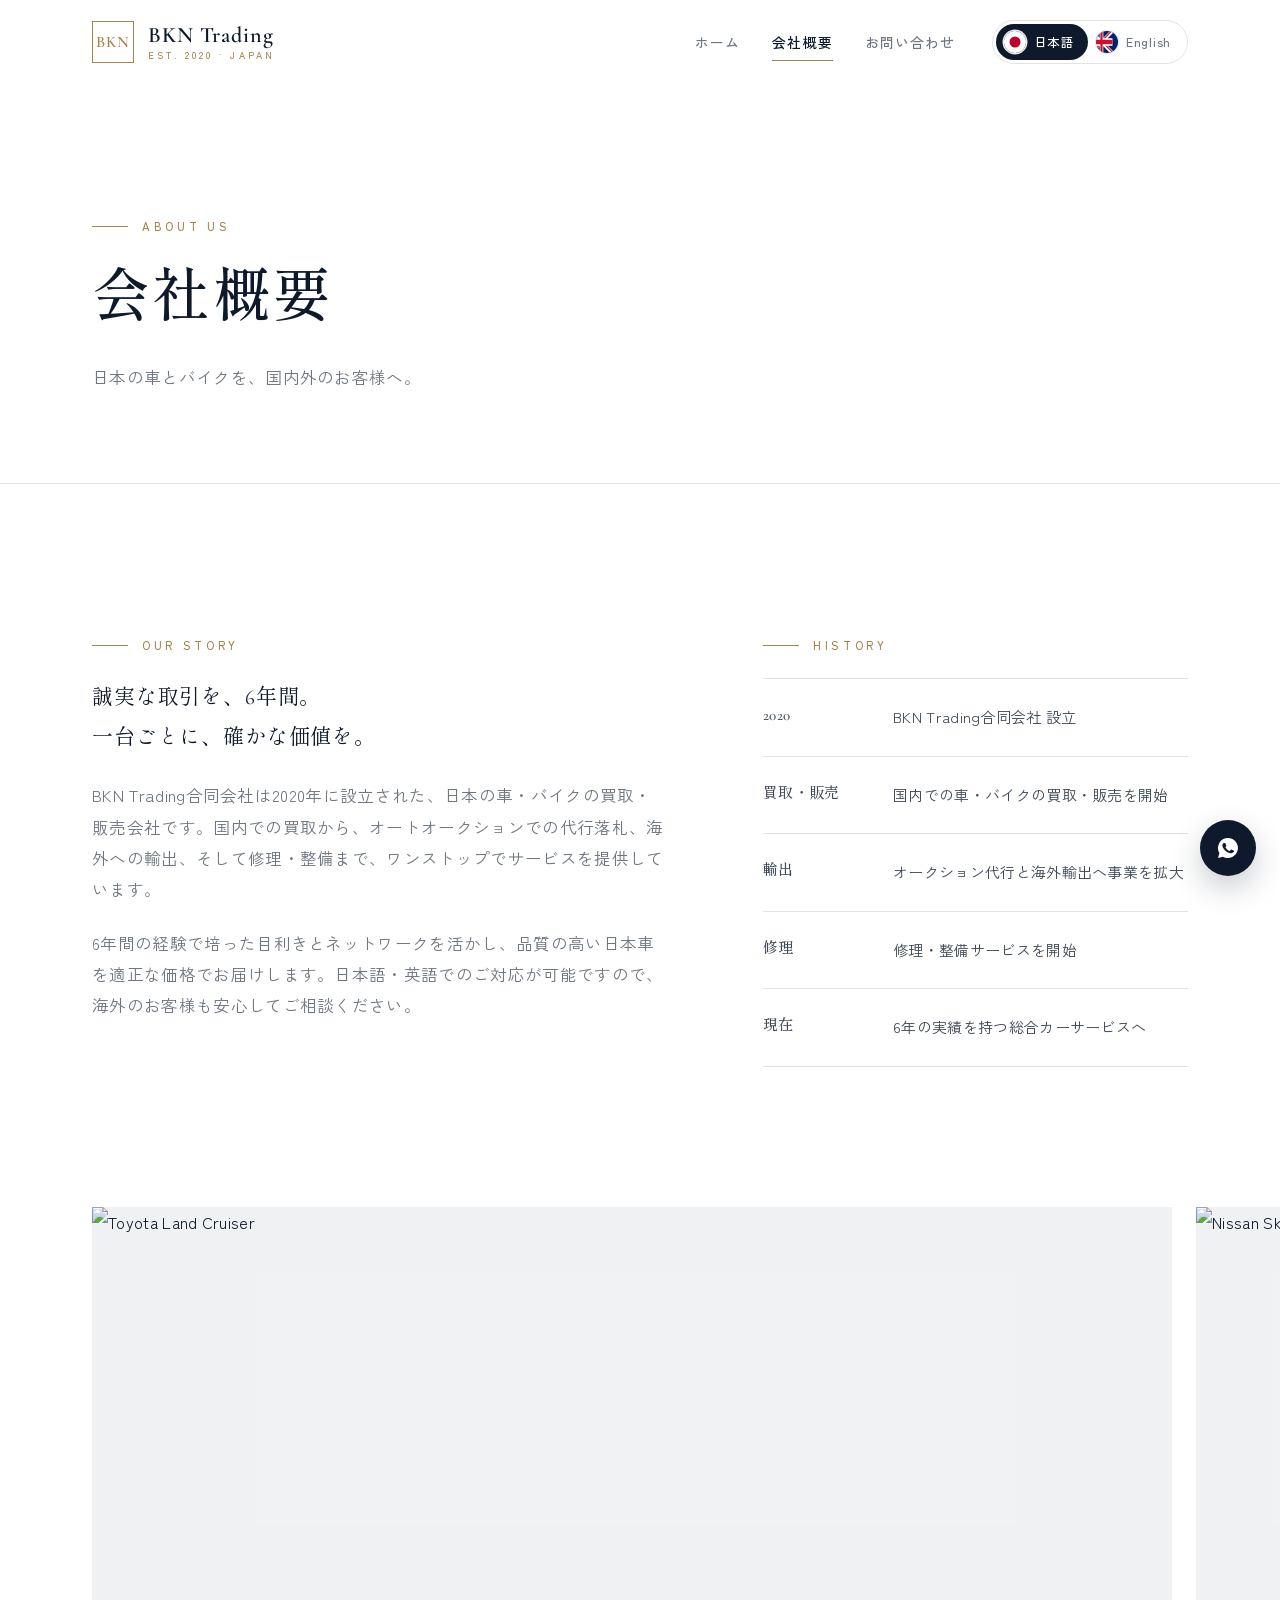
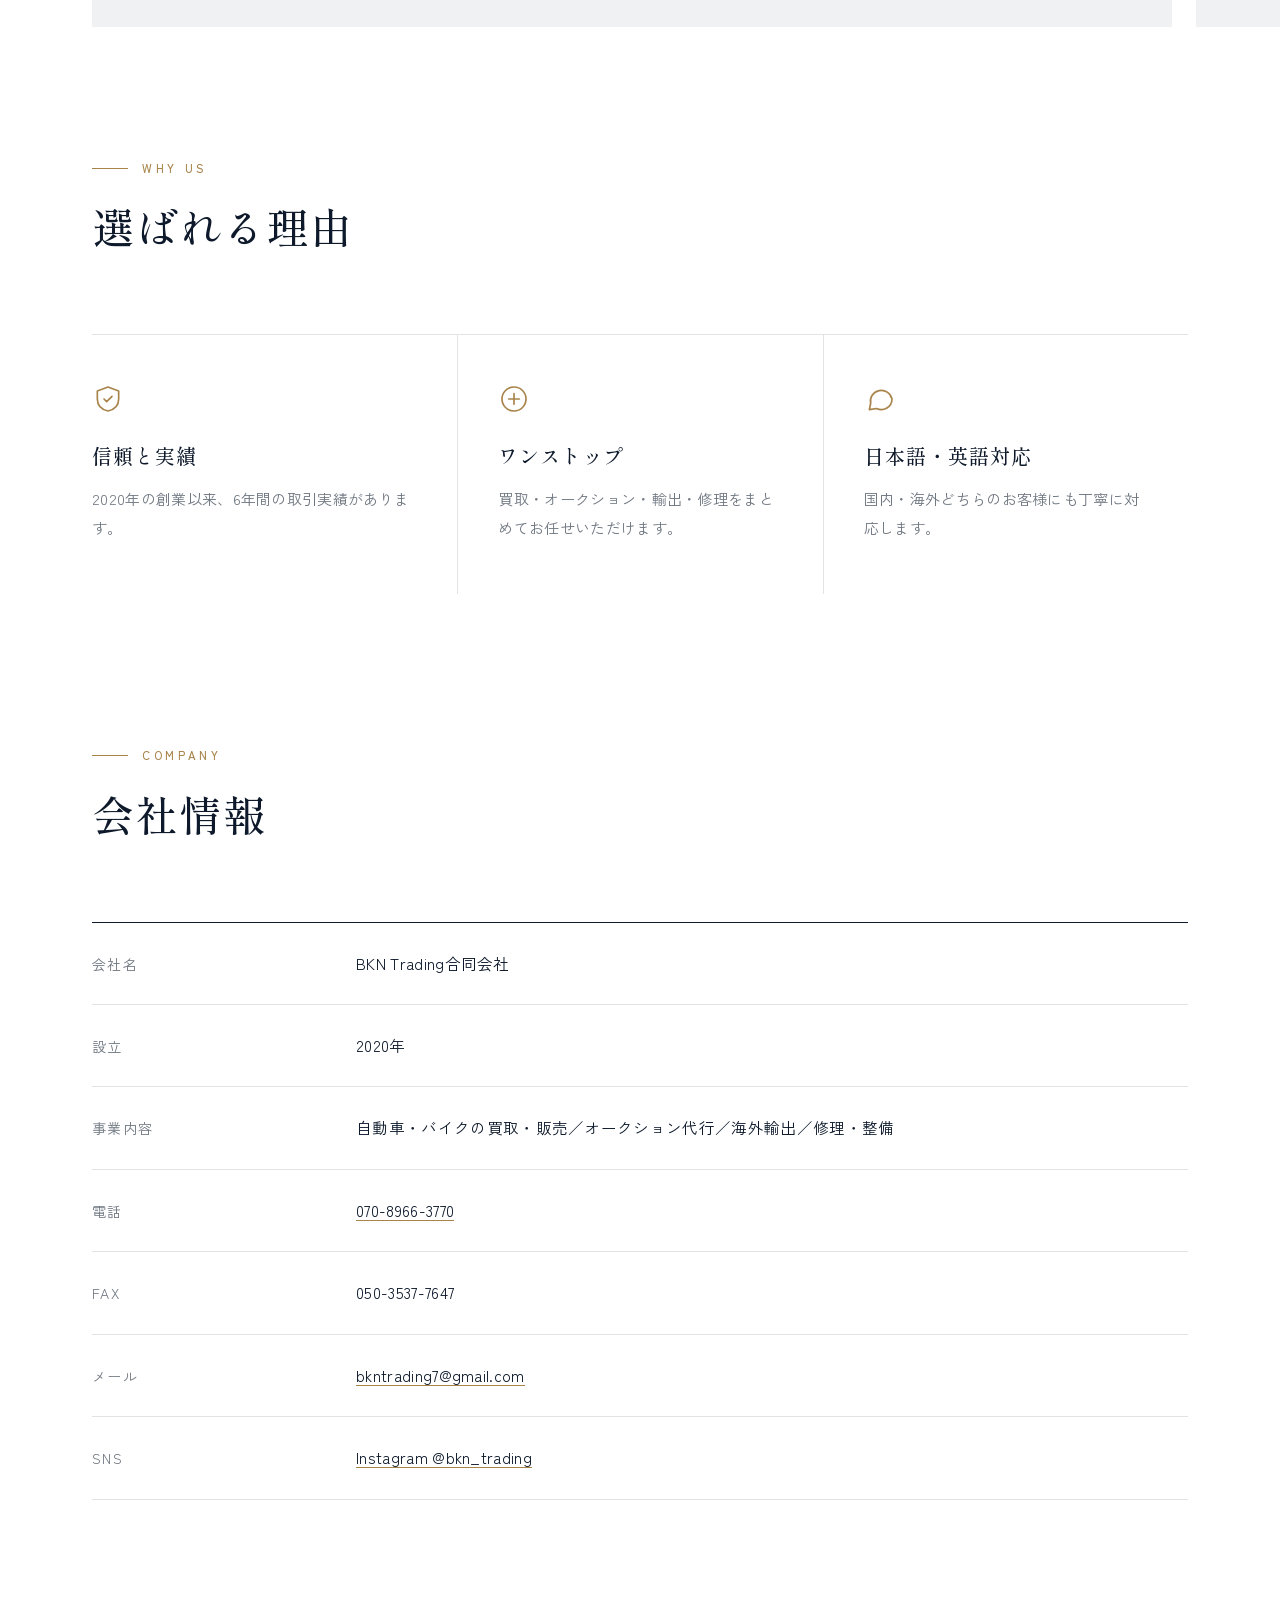
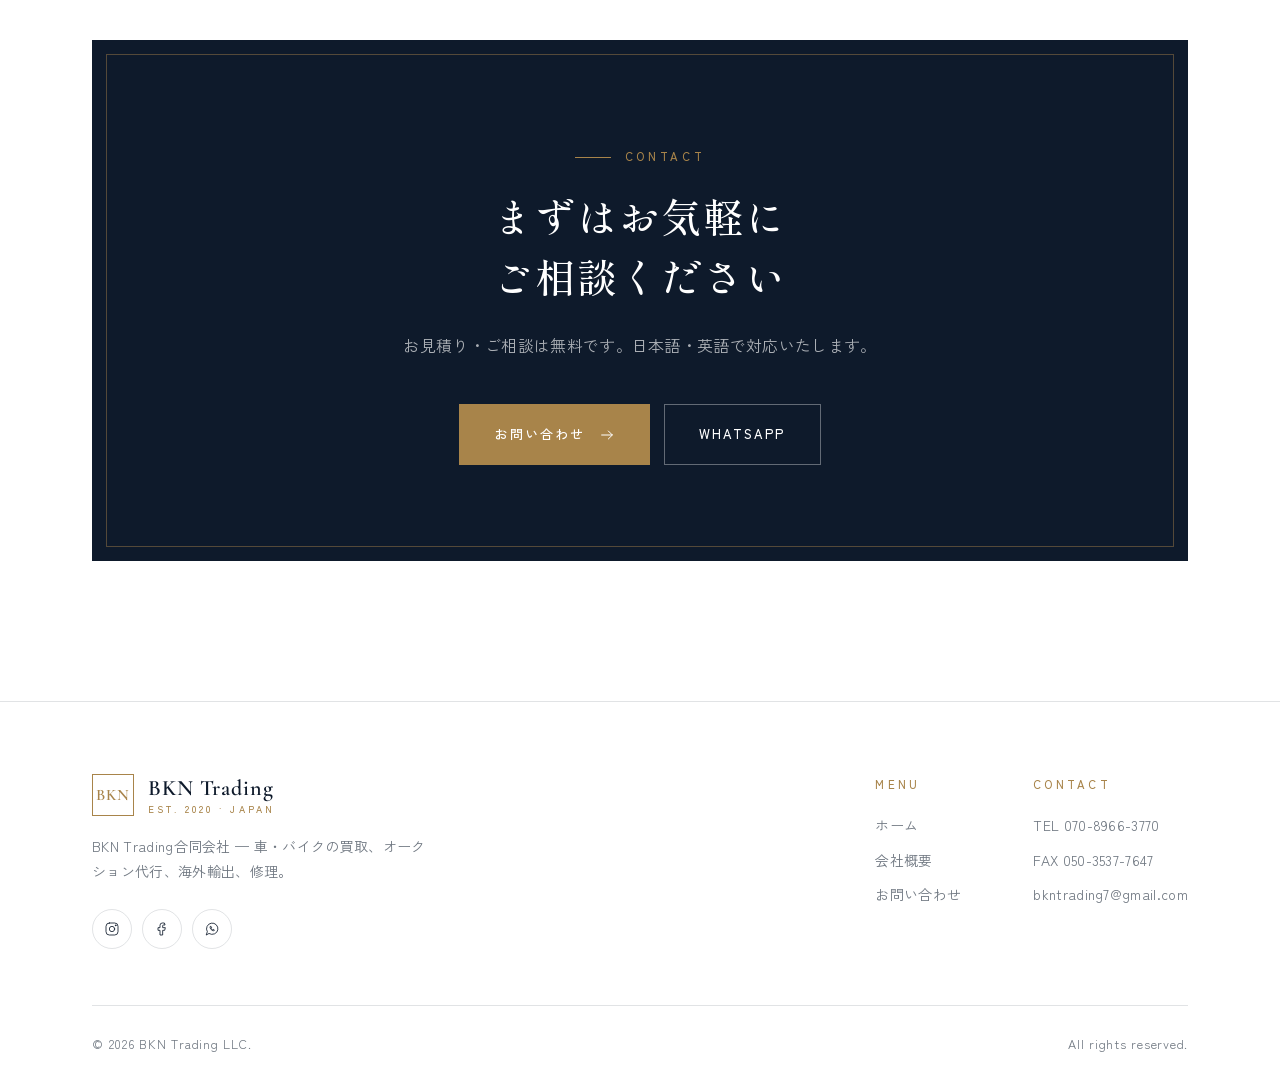
==== commit 446a769c: "Add car photos: hero image, filterable vehicle gallery, About photo band Co-Authored-By: Claude Opus" ====
--- a/about.html
+++ b/about.html
@@ -72,6 +72,10 @@
 
   <section style="padding-top:0">
     <div class="container">
+      <div class="photo-band reveal">
+        <img src="https://images.unsplash.com/photo-1554841649-de947c4b954a?w=1800&h=700&fit=crop&q=80&auto=format" alt="Toyota Land Cruiser" loading="lazy" width="1800" height="700">
+        <img src="https://images.unsplash.com/photo-1611312752514-9439fdba223d?w=900&h=700&fit=crop&q=80&auto=format" alt="Nissan Skyline GT-R" loading="lazy" width="900" height="700">
+      </div>
       <div class="section-head reveal">
         <span class="eyebrow">Why us</span>
         <h2><span lang="ja">選ばれる理由</span><span lang="en">Why choose us</span></h2>
--- a/css/style.css
+++ b/css/style.css
@@ -378,3 +378,53 @@
   .footer-cols { gap: 40px; }
   .wa-float { right: 16px; bottom: 16px; width: 52px; height: 52px; }
 }
+
+/* ---------- Photos ---------- */
+.hero-photo { margin-top: 80px; overflow: hidden; aspect-ratio: 21 / 8; background: var(--ink-06); }
+.hero-photo img { width: 100%; height: 100%; object-fit: cover; animation: slowzoom 14s var(--ease) both; }
+@keyframes slowzoom { from { transform: scale(1.08); } to { transform: scale(1); } }
+.hero .stats { margin-top: 0; border-top: 0; }
+
+.gallery-head { display: flex; justify-content: space-between; align-items: flex-end; gap: 32px; flex-wrap: wrap; margin-bottom: 48px; }
+.gallery-head .section-head { margin-bottom: 0; }
+.chips { display: flex; gap: 8px; flex-wrap: wrap; }
+.chip {
+  border: 1px solid var(--ink-12); background: transparent; color: var(--ink-60); cursor: pointer;
+  font: inherit; font-size: 13px; letter-spacing: 0.06em; padding: 8px 18px; border-radius: 999px;
+  transition: background 0.35s var(--ease), color 0.35s var(--ease), border-color 0.35s var(--ease);
+}
+.chip:hover { color: var(--ink); border-color: var(--ink); }
+.chip.on { background: var(--ink); border-color: var(--ink); color: var(--white); }
+
+.cars { display: grid; grid-template-columns: repeat(4, 1fr); gap: 40px 24px; }
+.car { margin: 0; }
+.car.hide { display: none; }
+.car-img { overflow: hidden; aspect-ratio: 4 / 3; background: var(--ink-06); }
+.car-img img { width: 100%; height: 100%; object-fit: cover; transition: transform 1.2s var(--ease); }
+.car:hover .car-img img { transform: scale(1.06); }
+.car figcaption { padding-top: 16px; border-bottom: 1px solid var(--ink-12); padding-bottom: 14px; transition: border-color 0.5s var(--ease); }
+.car:hover figcaption { border-color: var(--gold); }
+.car-cat { display: block; font-size: 11px; letter-spacing: 0.22em; text-transform: uppercase; color: var(--gold); }
+html[lang="ja"] .car-cat { letter-spacing: 0.1em; font-size: 12px; }
+.car-name { display: block; font-family: var(--serif); font-size: 22px; font-weight: 500; line-height: 1.35; margin-top: 4px; }
+
+.gallery-foot { margin-top: 64px; display: flex; justify-content: space-between; align-items: center; gap: 24px; flex-wrap: wrap; padding: 32px 0; border-top: 1px solid var(--ink-12); }
+.gallery-foot p { font-family: var(--serif); font-size: 22px; }
+html[lang="ja"] .gallery-foot p { font-size: 18px; letter-spacing: 0.04em; }
+
+.photo-band { display: grid; grid-template-columns: 2fr 1fr; gap: 24px; margin-bottom: 120px; }
+.photo-band img { width: 100%; height: 420px; object-fit: cover; background: var(--ink-06); }
+
+@media (max-width: 1000px) {
+  .cars { grid-template-columns: repeat(2, 1fr); }
+}
+@media (max-width: 760px) {
+  .hero-photo { margin-top: 56px; aspect-ratio: 4 / 3; }
+  .cars { grid-template-columns: 1fr 1fr; gap: 28px 14px; }
+  .car-name { font-size: 18px; }
+  .chips { flex-wrap: nowrap; overflow-x: auto; margin: 0 -20px; padding: 0 20px 4px; scrollbar-width: none; }
+  .chip { white-space: nowrap; }
+  .photo-band { grid-template-columns: 1fr; gap: 12px; margin-bottom: 80px; }
+  .photo-band img { height: 240px; }
+  .gallery-foot { margin-top: 40px; }
+}
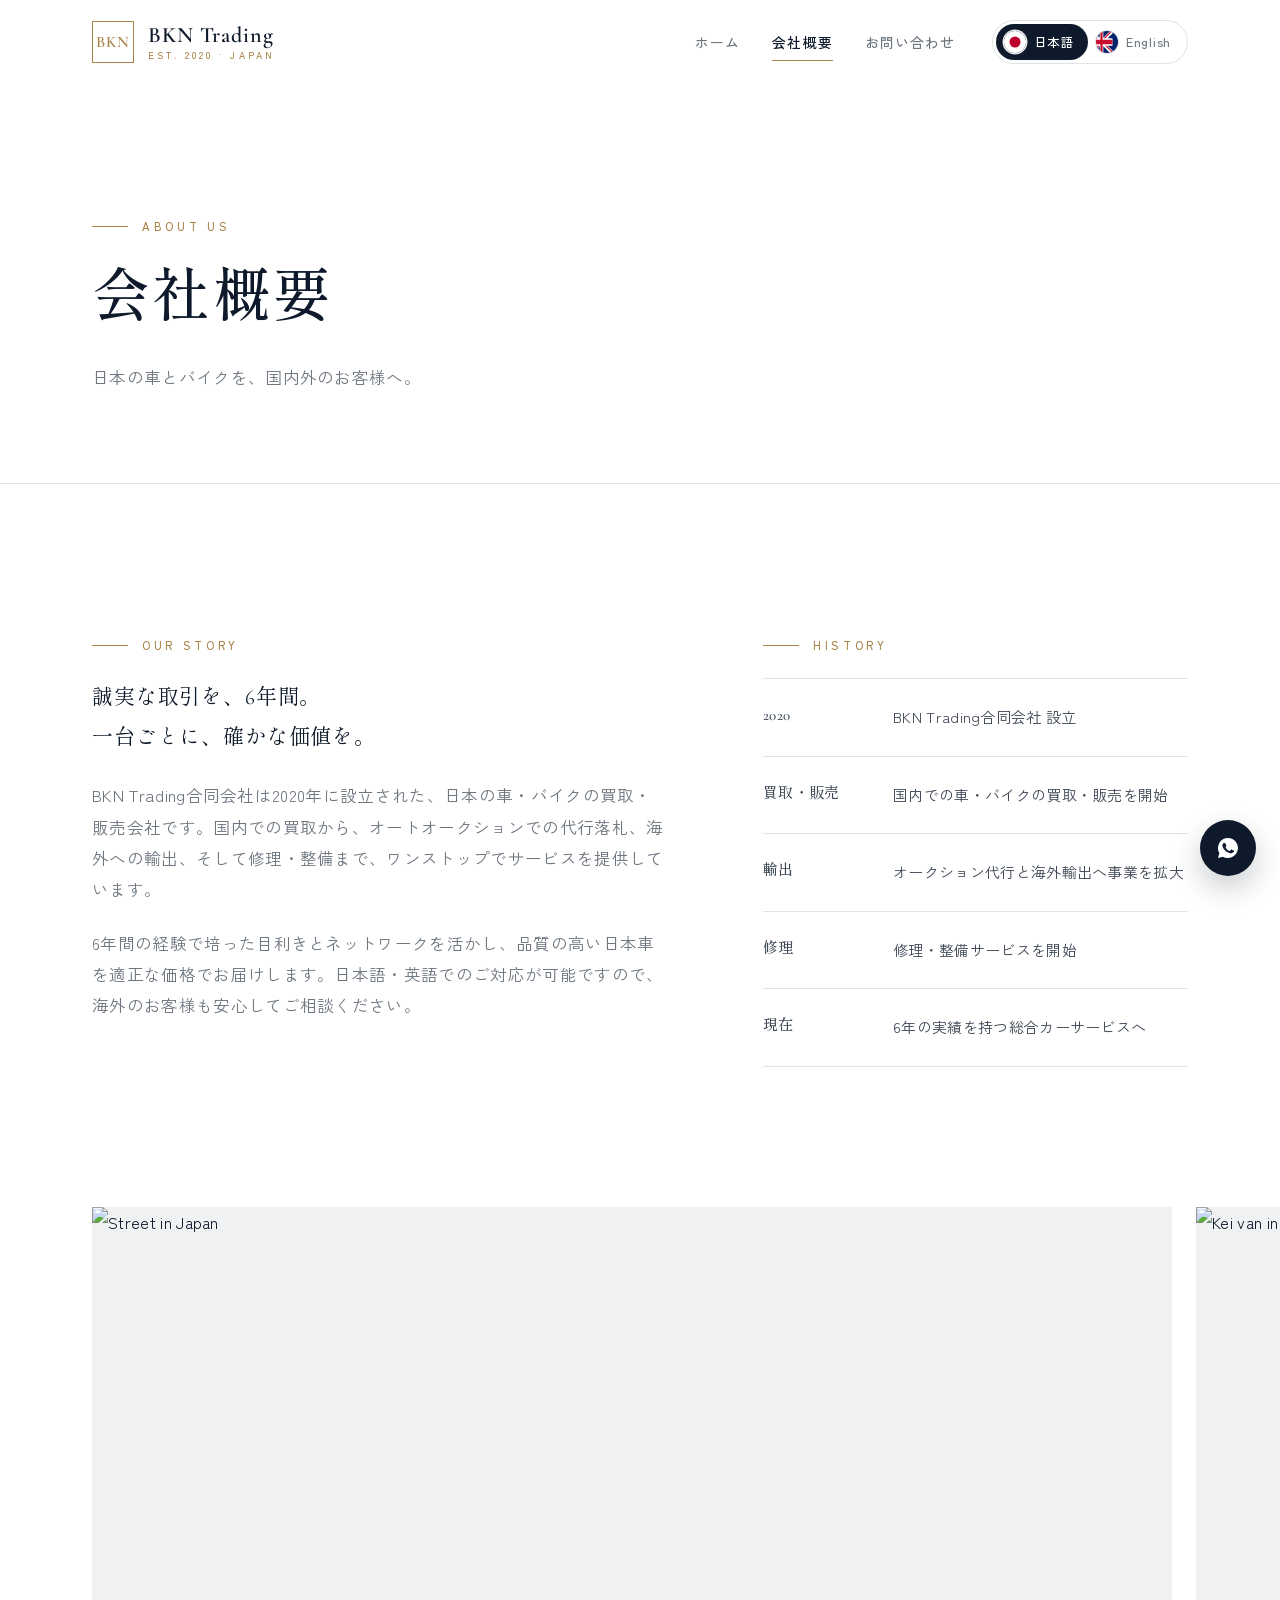
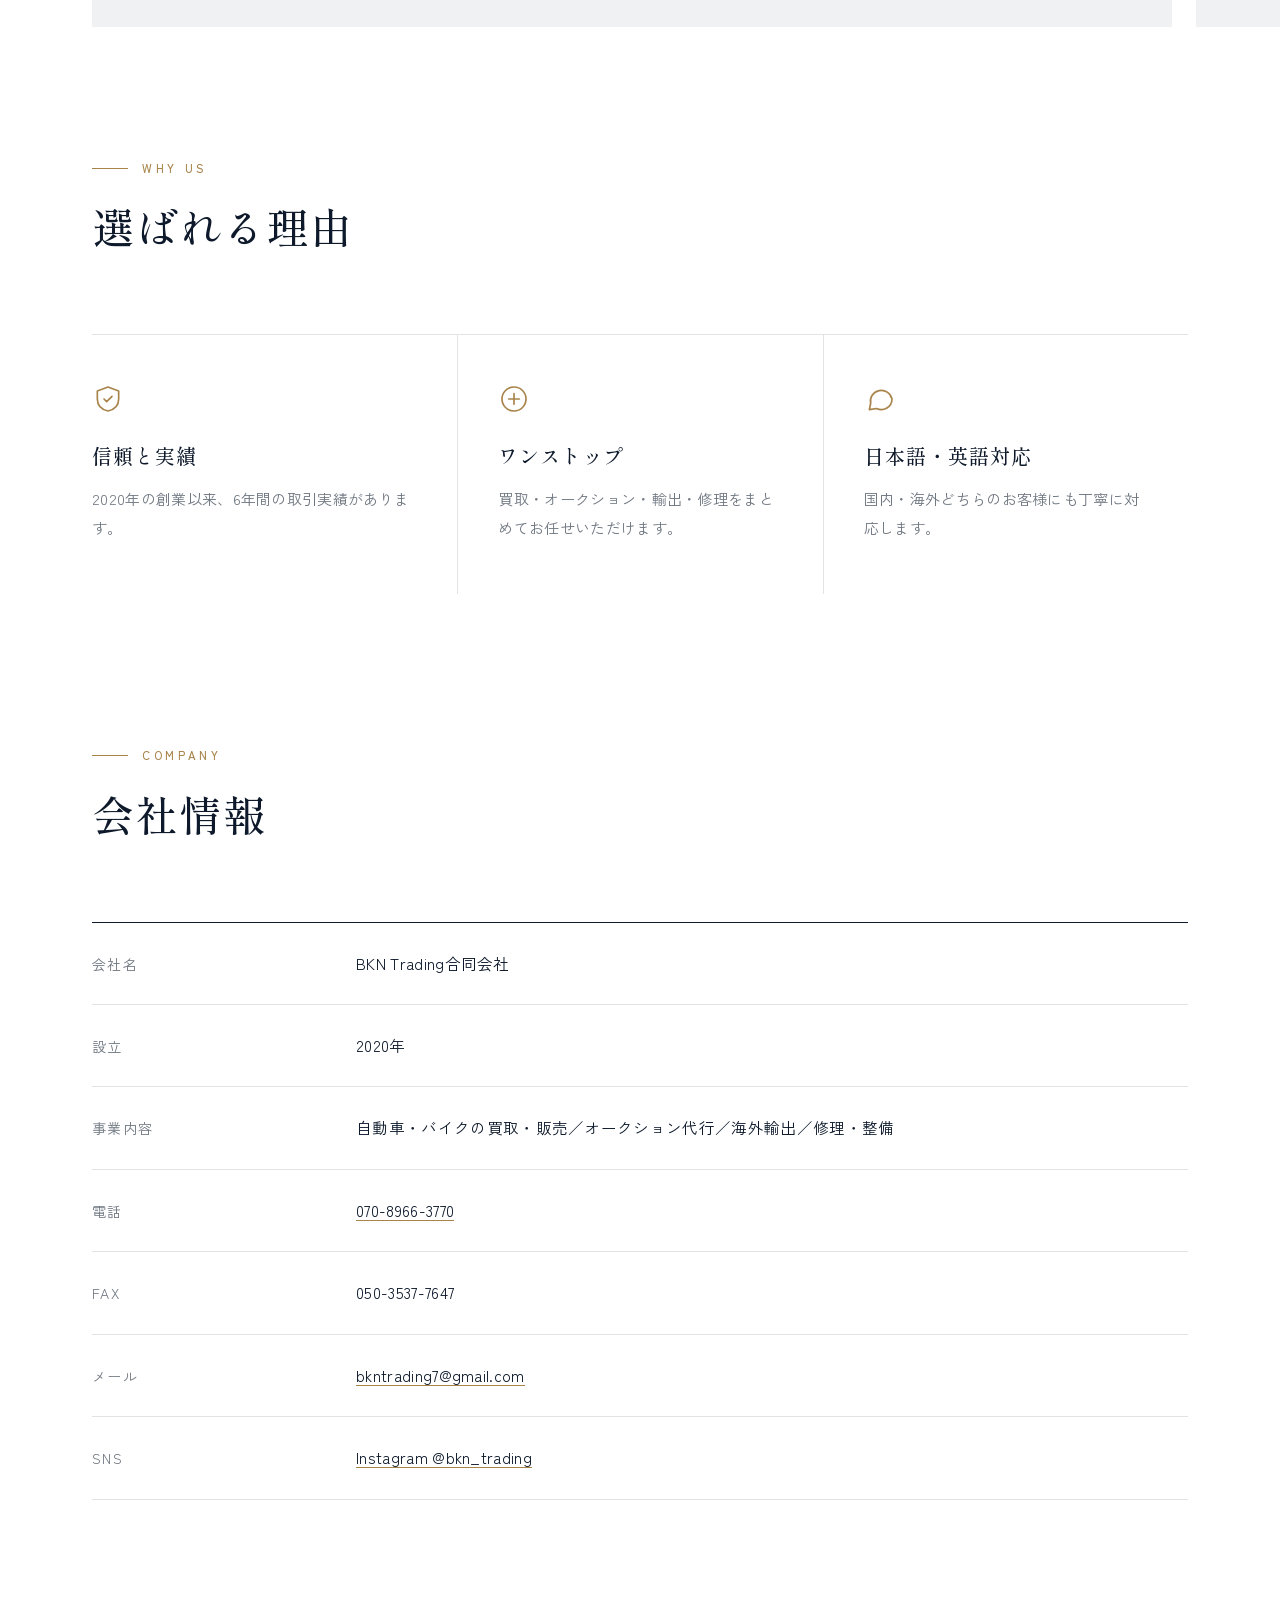
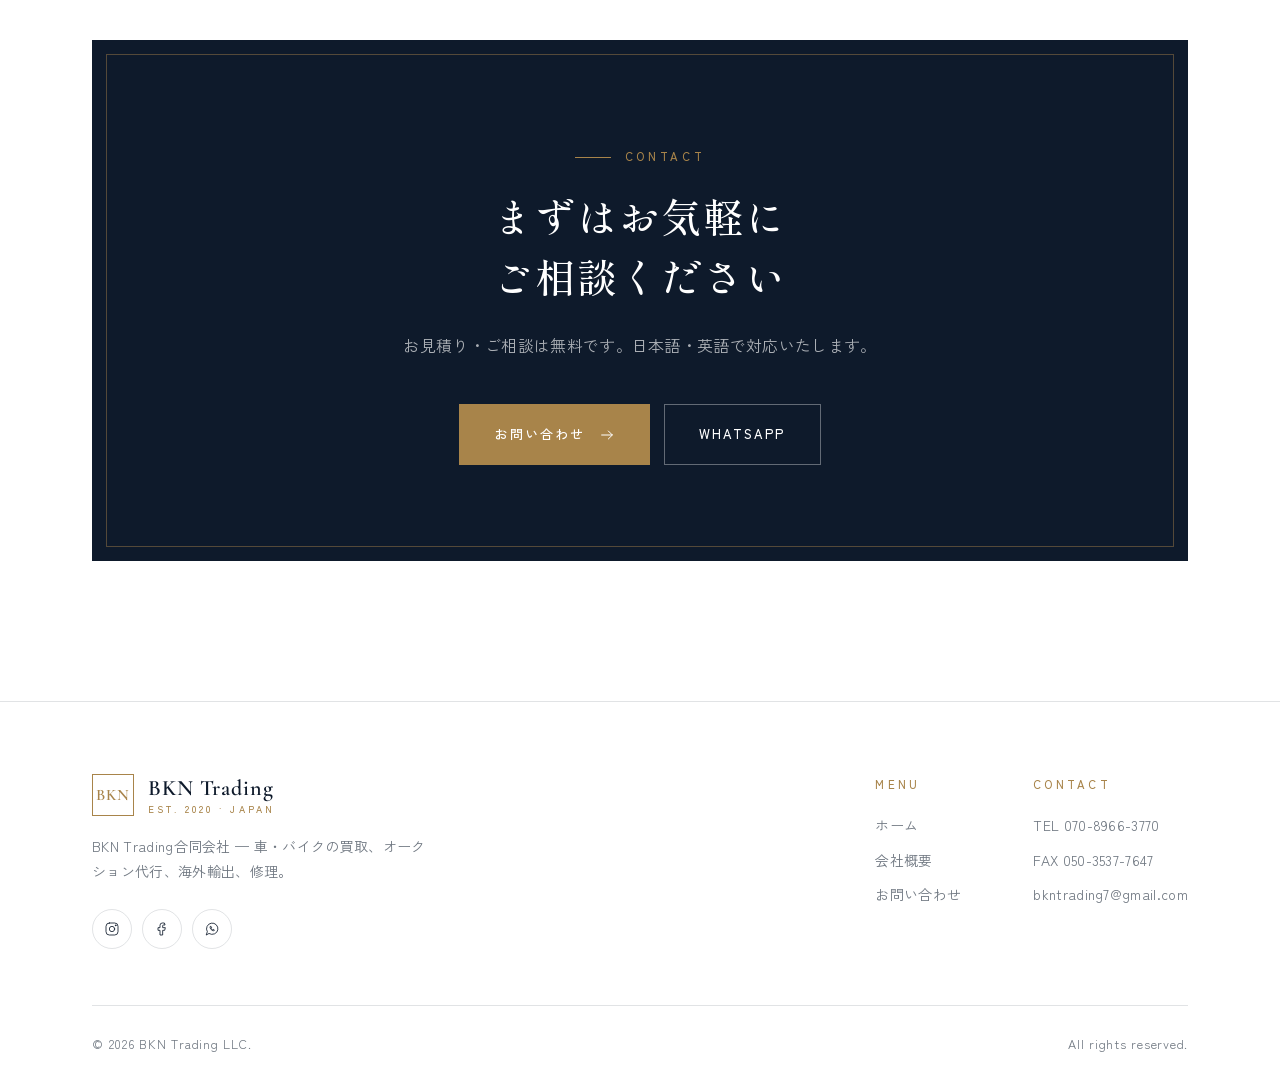
==== commit b508356b: "Focus on Japan-market used cars: new gallery, car-yard hero, buy-repair-export process Co-Authored-B" ====
--- a/about.html
+++ b/about.html
@@ -73,8 +73,8 @@
   <section style="padding-top:0">
     <div class="container">
       <div class="photo-band reveal">
-        <img src="https://images.unsplash.com/photo-1554841649-de947c4b954a?w=1800&h=700&fit=crop&q=80&auto=format" alt="Toyota Land Cruiser" loading="lazy" width="1800" height="700">
-        <img src="https://images.unsplash.com/photo-1611312752514-9439fdba223d?w=900&h=700&fit=crop&q=80&auto=format" alt="Nissan Skyline GT-R" loading="lazy" width="900" height="700">
+        <img src="https://images.unsplash.com/photo-1769496460126-1066ed48b049?w=1800&h=700&fit=crop&q=80&auto=format" alt="Street in Japan" loading="lazy" width="1800" height="700">
+        <img src="https://images.unsplash.com/photo-1623674042952-c0c79a94a622?w=900&h=700&fit=crop&q=80&auto=format" alt="Kei van in Japan" loading="lazy" width="900" height="700">
       </div>
       <div class="section-head reveal">
         <span class="eyebrow">Why us</span>
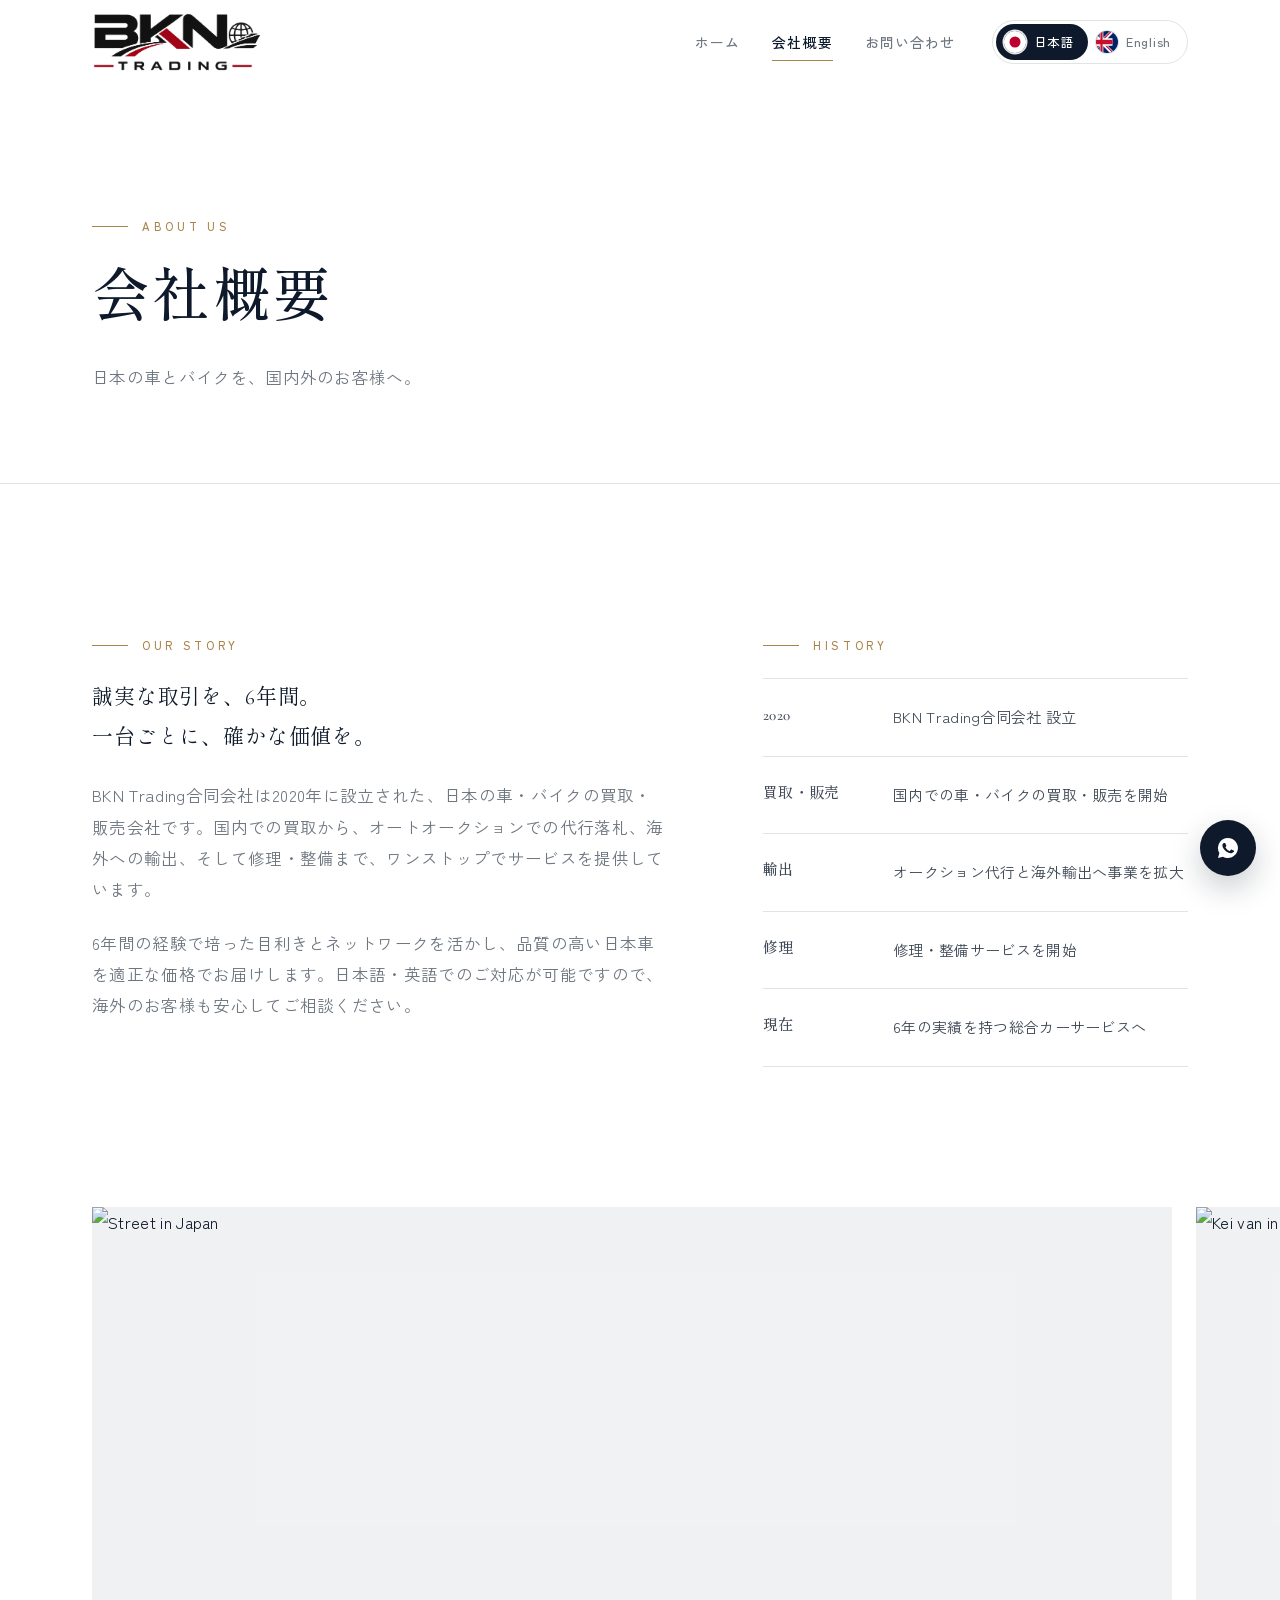
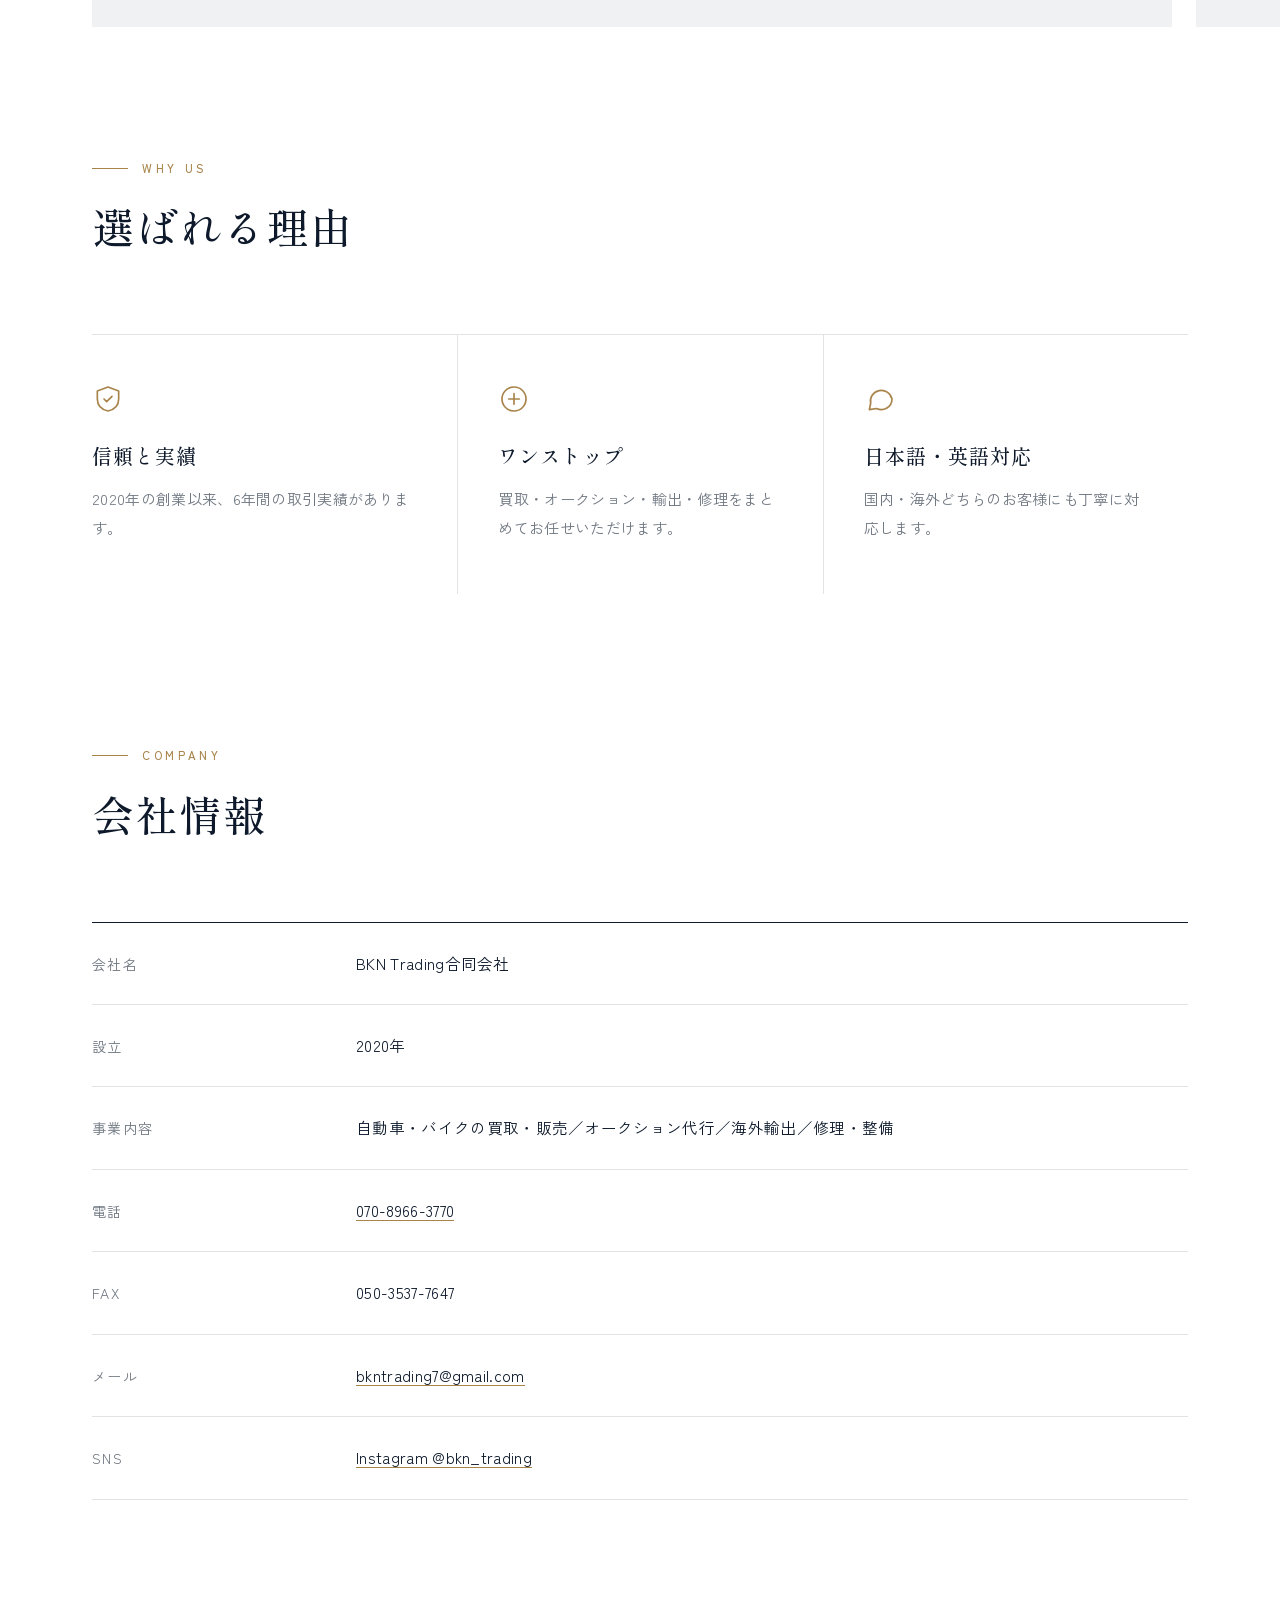
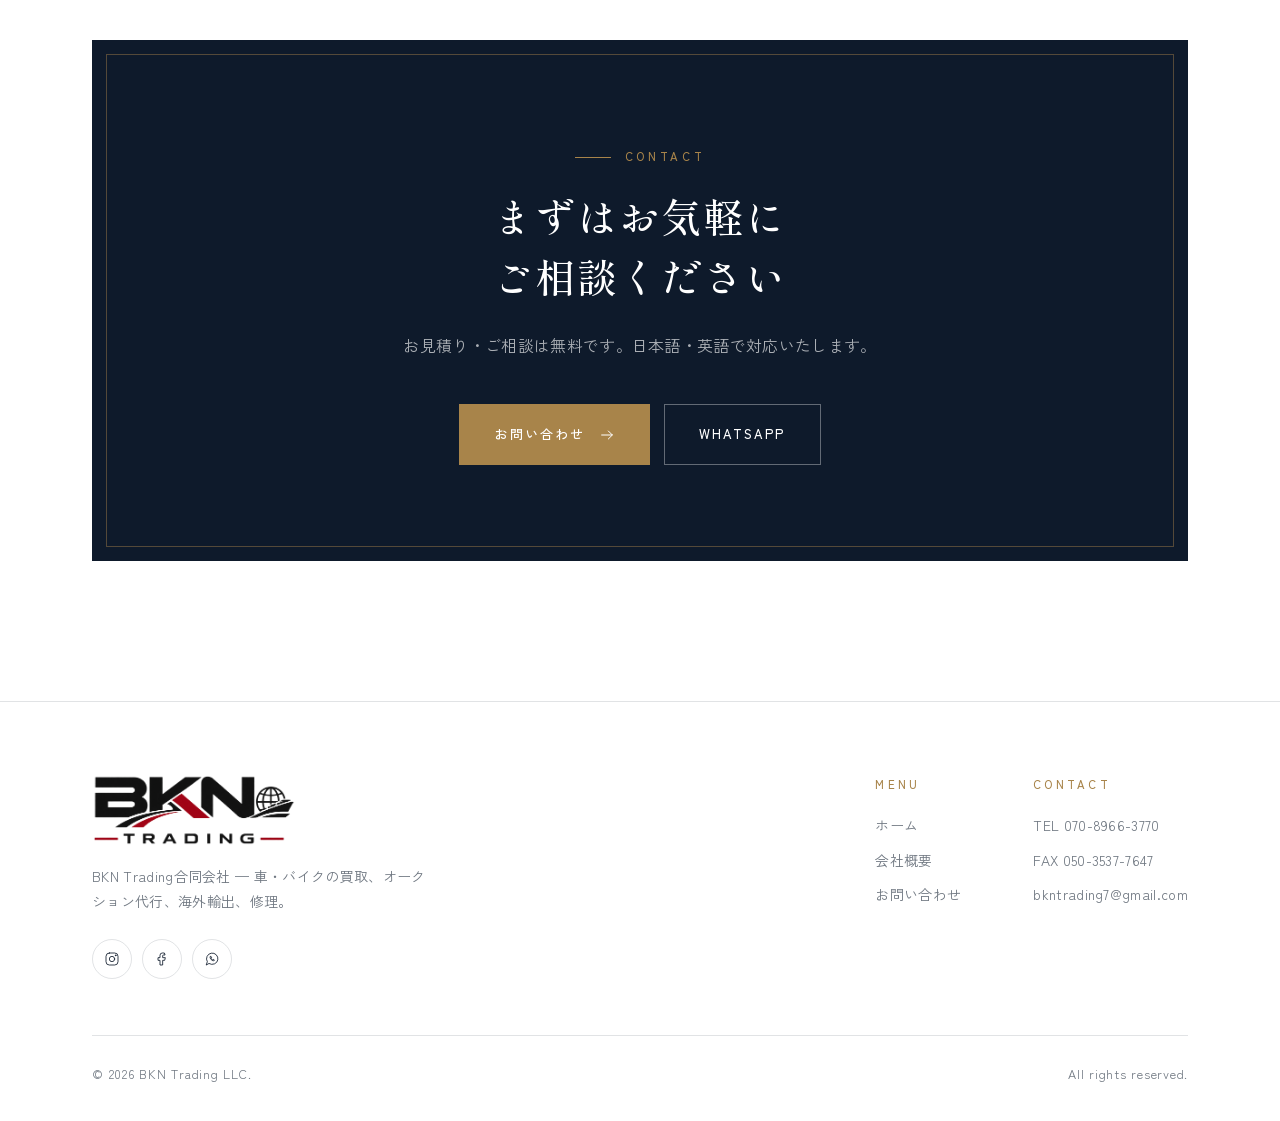
==== commit 2cca03e7: "Use the official BKN Trading logo in header, footer and favicon Co-Authored-By: Claude Opus 5.5 <nor" ====
--- a/about.html
+++ b/about.html
@@ -6,7 +6,9 @@
   <title data-ja="会社概要 | BKN Trading" data-en="About | BKN Trading">会社概要 | BKN Trading</title>
   <meta name="description" content="BKN Trading合同会社は、日本国内での車・バイクの買取・販売、オークション代行、海外輸出、修理を行う会社です。2020年創業。">
   <meta name="theme-color" content="#ffffff">
-  <link rel="icon" href="data:image/svg+xml,%3Csvg xmlns='http://www.w3.org/2000/svg' viewBox='0 0 64 64'%3E%3Crect width='64' height='64' fill='%230e1a2b'/%3E%3Ctext x='32' y='41' font-family='Georgia' font-size='22' fill='%23a8844a' text-anchor='middle'%3EBKN%3C/text%3E%3C/svg%3E">
+  <link rel="icon" type="image/png" href="images/favicon-64.png">
+  <link rel="apple-touch-icon" href="images/apple-touch-icon.png">
+  <meta property="og:image" content="images/logo.png">
   <link rel="preconnect" href="https://fonts.googleapis.com">
   <link rel="preconnect" href="https://fonts.gstatic.com" crossorigin>
   <link href="https://fonts.googleapis.com/css2?family=Cormorant+Garamond:ital,wght@0,400;0,500;0,600;1,500&family=Shippori+Mincho:wght@500;600&family=Zen+Kaku+Gothic+New:wght@400;500;700&display=swap" rel="stylesheet">
@@ -18,8 +20,7 @@
 <header class="site-header">
   <div class="container nav">
     <a href="index.html" class="logo" aria-label="BKN Trading">
-      <span class="logo-mark">BKN</span>
-      <span class="logo-text">BKN Trading<small>EST. 2020 · JAPAN</small></span>
+      <img src="images/logo.png" alt="BKN Trading" width="900" height="318">
     </a>
     <div class="nav-right">
       <ul class="nav-links">
@@ -137,7 +138,7 @@
   <div class="container">
     <div class="footer-grid">
       <div>
-        <a href="index.html" class="logo"><span class="logo-mark">BKN</span><span class="logo-text">BKN Trading<small>EST. 2020 · JAPAN</small></span></a>
+        <a href="index.html" class="logo logo-footer" aria-label="BKN Trading"><img src="images/logo.png" alt="BKN Trading" width="900" height="318" loading="lazy"></a>
         <p class="footer-tag"><span lang="ja">BKN Trading合同会社 — 車・バイクの買取、オークション代行、海外輸出、修理。</span><span lang="en">BKN Trading LLC — buying, auction sourcing, export and repair of Japanese cars and motorcycles.</span></p>
         <div class="social">
           <a href="https://www.instagram.com/bkn_trading/" target="_blank" rel="noopener" aria-label="Instagram"><svg viewBox="0 0 24 24" fill="none" stroke="currentColor" stroke-width="1.25" stroke-linecap="round" stroke-linejoin="round"><rect x="3" y="3" width="18" height="18" rx="5"/><circle cx="12" cy="12" r="4"/><circle cx="17.5" cy="6.5" r=".6" fill="currentColor"/></svg></a>
--- a/css/style.css
+++ b/css/style.css
@@ -428,3 +428,12 @@
   .photo-band img { height: 240px; }
   .gallery-foot { margin-top: 40px; }
 }
+
+/* ---------- Logo image ---------- */
+.logo img { height: 60px; width: auto; display: block; transition: height 0.4s var(--ease); }
+.site-header.scrolled .logo img { height: 48px; }
+.logo-footer img { height: 72px; }
+@media (max-width: 760px) {
+  .logo img, .site-header.scrolled .logo img { height: 40px; }
+  .logo-footer img { height: 60px; }
+}
